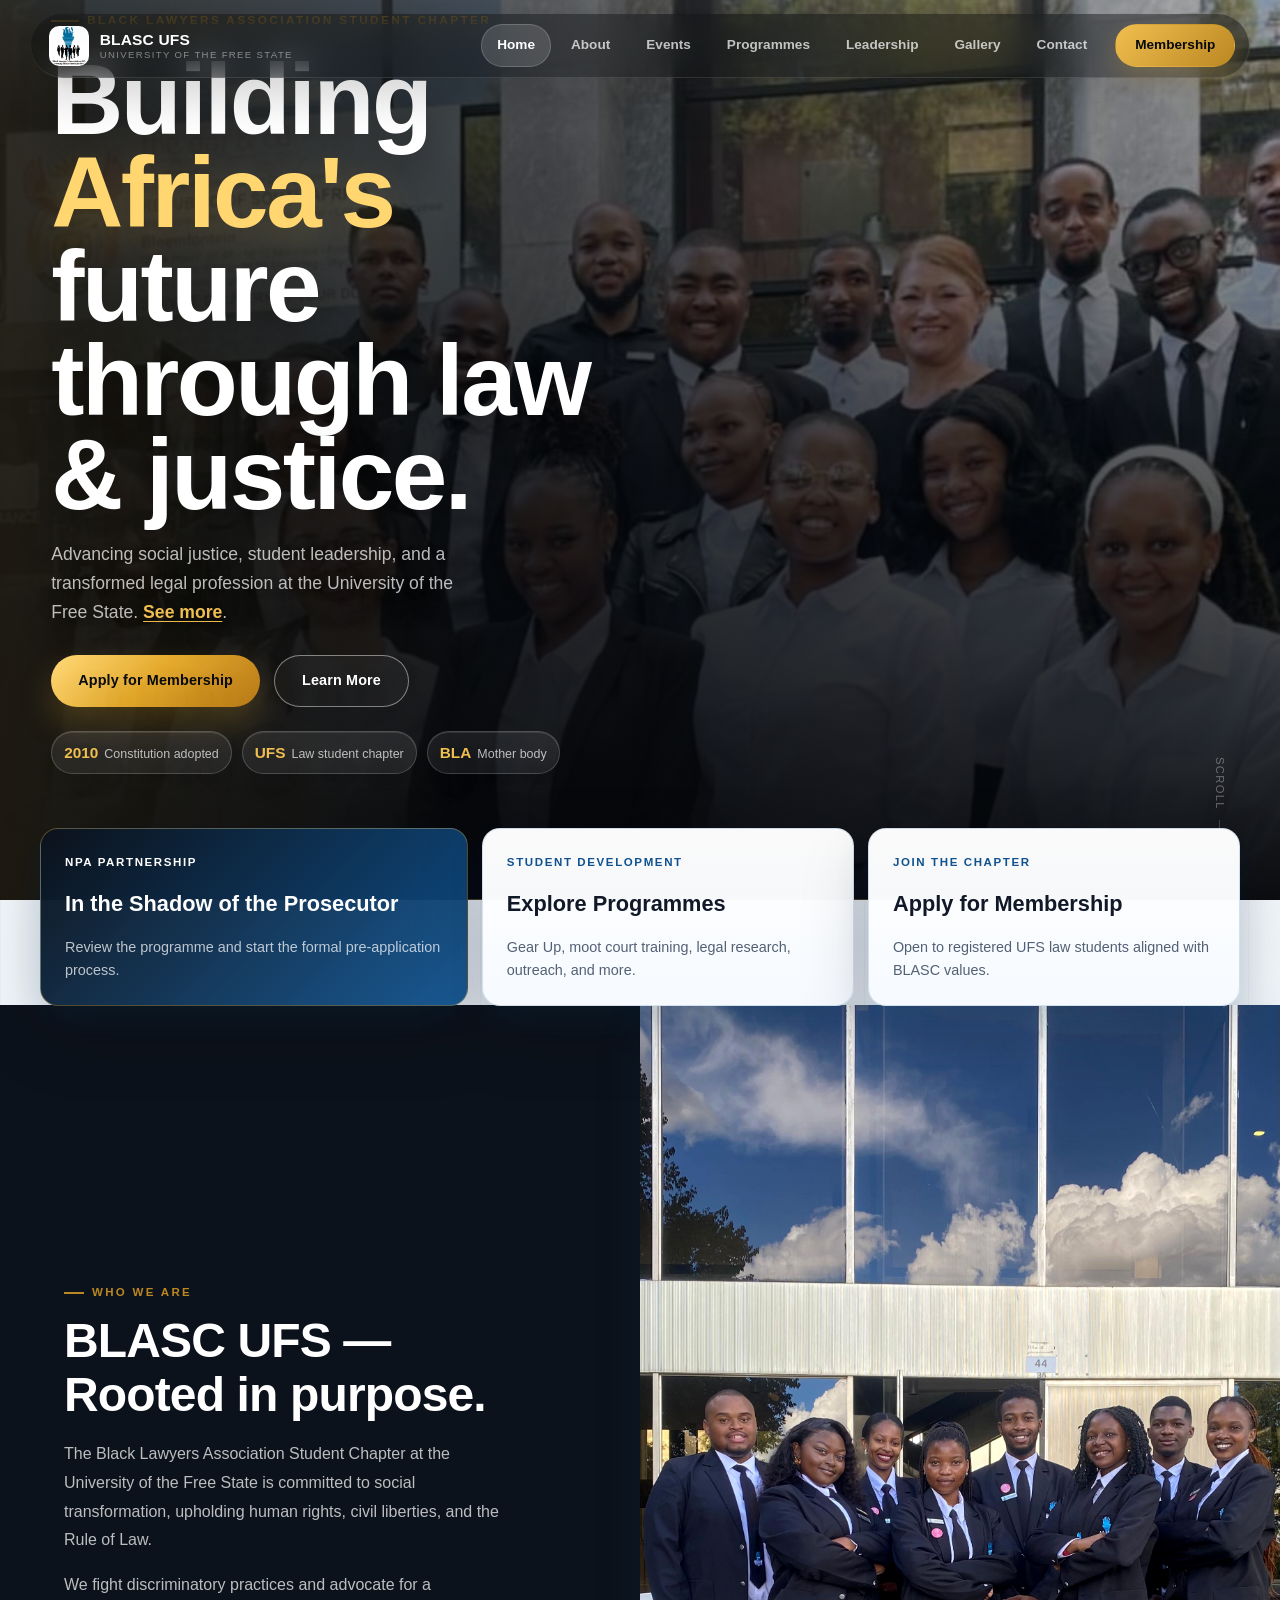
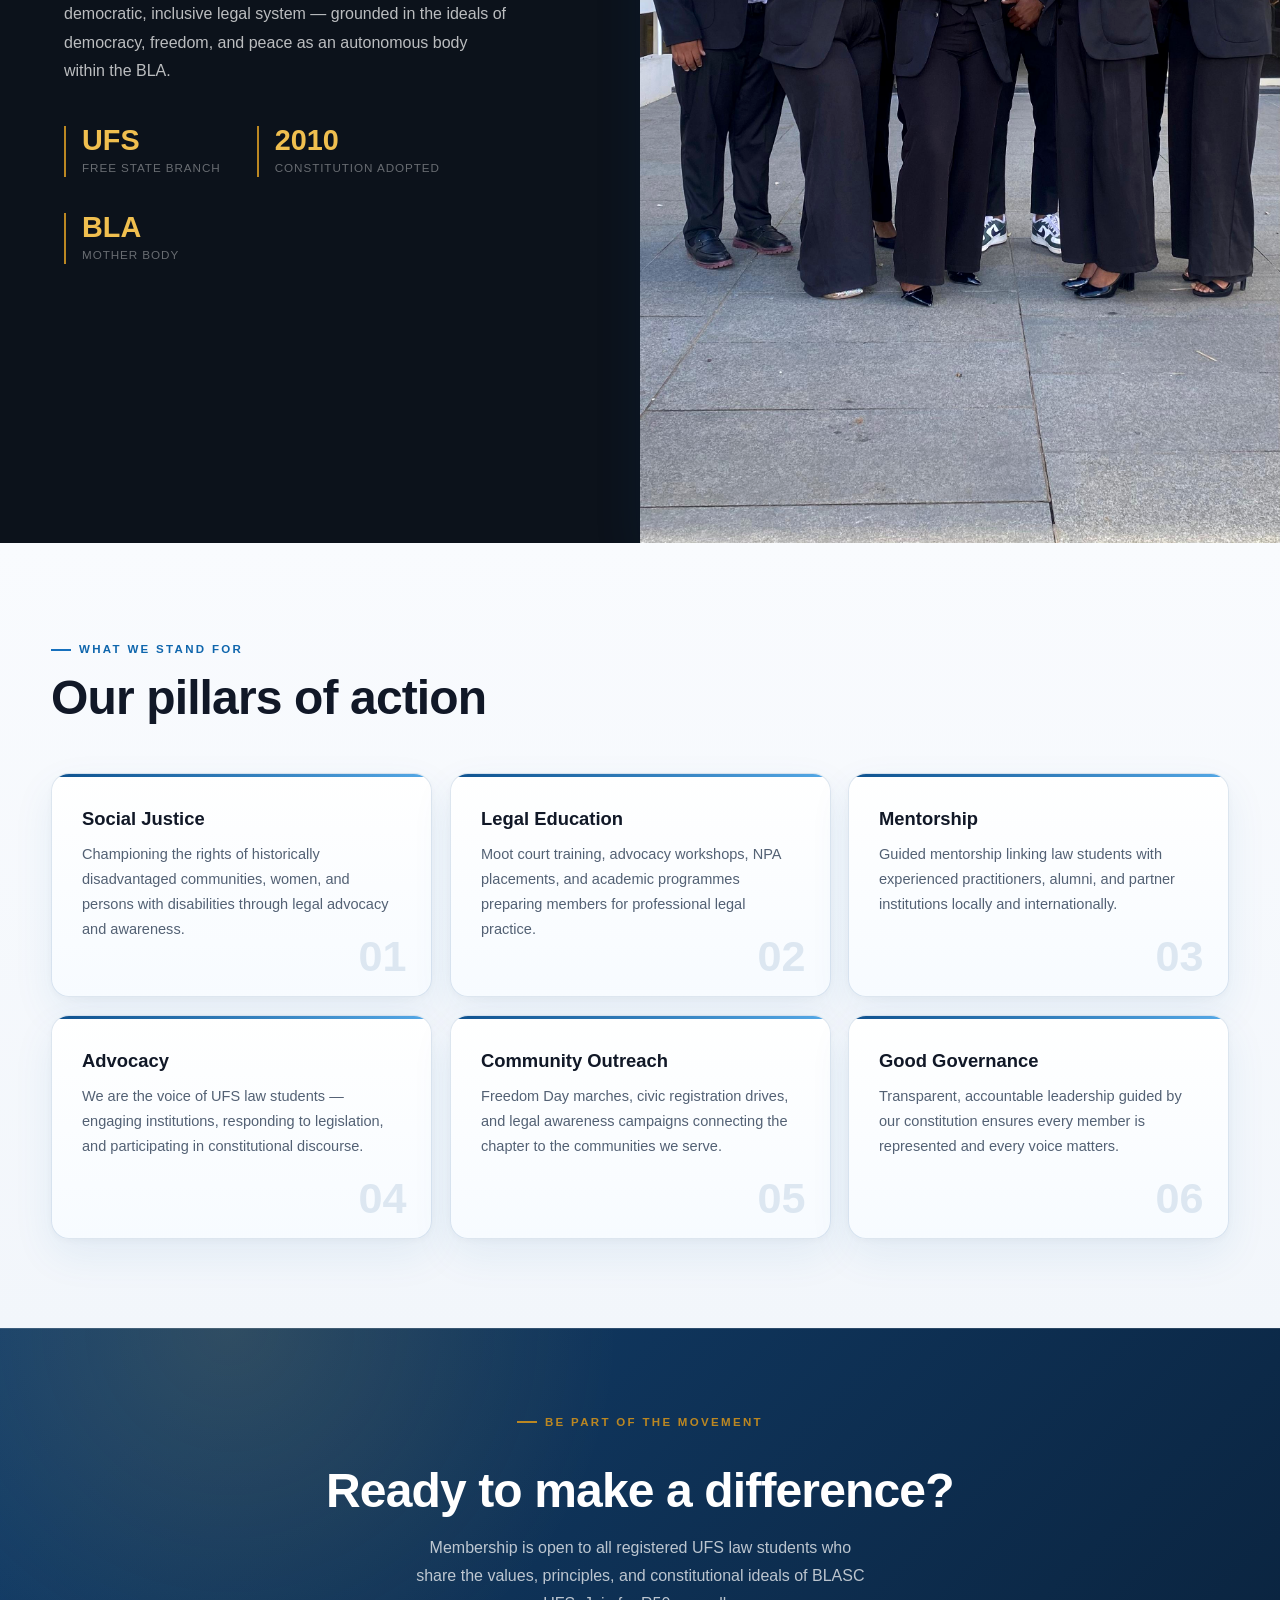
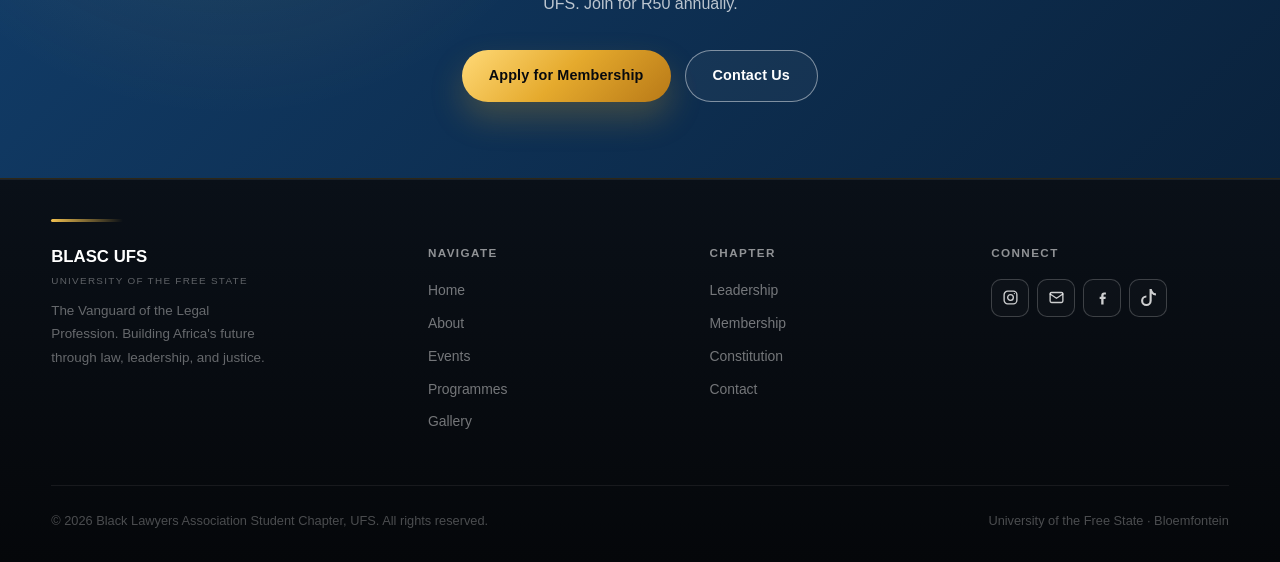
==== index.html @ 200fbbc6 "fixes" ====
<!DOCTYPE html>
<html lang="en">
<head>
  <meta charset="UTF-8"/>
  <meta name="viewport" content="width=device-width, initial-scale=1.0"/>
  <title>BLASC UFS | Black Lawyers Association Student Chapter at UFS</title>
  <meta name="description" content="BLASC UFS is the Black Lawyers Association Student Chapter at the University of the Free State in Bloemfontein, offering law student leadership, programmes, events, and membership."/>
  <link rel="canonical" href="https://blascufs.co.za/"/>

  <link rel="icon" type="image/x-icon" href="assets/favicon/favicon.ico">
  <link rel="icon" type="image/png" sizes="32x32" href="assets/favicon/favicon-32x32.png">
  <link rel="icon" type="image/png" sizes="16x16" href="assets/favicon/favicon-16x16.png">
  <link rel="apple-touch-icon" href="assets/favicon/apple-touch-icon.png">
<link rel="stylesheet" href="assets/style.css?v=20260506-senior-pass"/>
  <script type="application/ld+json">
  {
    "@context": "https://schema.org",
    "@graph": [
      {
        "@type": "Organization",
        "name": "BLASC UFS",
        "alternateName": "Black Lawyers Association Student Chapter, University of the Free State",
        "url": "https://blascufs.co.za/",
        "logo": "https://blascufs.co.za/assets/images/logo.jpeg",
        "sameAs": [
          "https://instagram.com/ufs_blasc",
          "https://www.facebook.com/share/1Czmz11UWm/?mibextid=wwXIfr",
          "https://www.tiktok.com/@ufs_blasc"
        ],
        "address": {
          "@type": "PostalAddress",
          "addressLocality": "Bloemfontein",
          "addressCountry": "ZA"
        }
      },
      {
        "@type": "WebSite",
        "name": "BLASC UFS",
        "url": "https://blascufs.co.za/"
      }
    ]
  }
  </script>
  <script>
    window.BLASC_GA_MEASUREMENT_ID = "G-XXXXXXXXXX";
    (function () {
      var id = window.BLASC_GA_MEASUREMENT_ID;
      if (!id || id === "G-XXXXXXXXXX") return;
      var s = document.createElement("script");
      s.async = true;
      s.src = "https://www.googletagmanager.com/gtag/js?id=" + encodeURIComponent(id);
      document.head.appendChild(s);
      window.dataLayer = window.dataLayer || [];
      function gtag() { window.dataLayer.push(arguments); }
      window.gtag = gtag;
      gtag("js", new Date());
      gtag("config", id);
    })();
  </script>
  <style>
    body{
      font-family:-apple-system,BlinkMacSystemFont,"SF Pro Text","SF Pro Display","Helvetica Neue",Arial,sans-serif;
    }
    body .hero h1,
    body .section-title,
    body .stat-num,
    body .pillar h3,
    body .nav-name{
      font-family:-apple-system,BlinkMacSystemFont,"SF Pro Display","SF Pro Text","Helvetica Neue",Arial,sans-serif;
    }
    .hero{position:relative;height:100vh;min-height:720px;display:flex;align-items:flex-end;overflow:hidden}
    .hero-bg{position:absolute;inset:0}
    .hero-bg img{width:100%;height:100%;object-fit:cover;object-position:center 18%}
    .hero-bg::after{content:'';position:absolute;inset:0;background:linear-gradient(to top,rgba(10,12,15,.93) 0%,rgba(10,12,15,.5) 45%,rgba(10,12,15,.15) 100%)}
    .hero-content{position:relative;z-index:1;padding:clamp(40px,6vw,88px) clamp(16px,4vw,56px);max-width:900px}
    .hero-eyebrow{display:inline-flex;align-items:center;gap:8px;color:var(--gold);font-size:.74rem;font-weight:700;letter-spacing:.18em;text-transform:uppercase;margin-bottom:22px}
    .hero-eyebrow::before{content:'';width:28px;height:2px;background:var(--gold)}
    .hero h1{font-family:-apple-system,BlinkMacSystemFont,"SF Pro Text","SF Pro Display","Helvetica Neue",Arial,sans-serif;font-size:clamp(2.4rem,6vw,6rem);line-height:1;color:#fff;font-weight:900;margin-bottom:18px}
    .hero h1 em{color:var(--gold-light);font-style:normal}
    .hero-desc{color:rgba(255,255,255,.72);font-size:clamp(.95rem,1.6vw,1.1rem);line-height:1.65;max-width:42ch;margin-bottom:28px}
    .hero-desc a{color:var(--gold-light);font-weight:700;text-decoration:underline;text-underline-offset:3px}
    .hero-desc a:hover{color:#f1c86a}
    .hero-btns{display:flex;gap:14px;flex-wrap:wrap}
    .hero-scroll{position:absolute;bottom:30px;right:clamp(16px,4vw,56px);z-index:1;color:rgba(255,255,255,.35);font-size:.7rem;letter-spacing:.12em;text-transform:uppercase;writing-mode:vertical-rl;display:flex;align-items:center;gap:10px}
    .hero-scroll::after{content:'';width:1px;height:50px;background:rgba(255,255,255,.2)}
    .about-split{display:grid;grid-template-columns:1fr 1fr;min-height:540px}
    .about-text{background:var(--off-black);padding:clamp(48px,6vw,88px) clamp(32px,5vw,72px);display:flex;flex-direction:column;justify-content:center}
    .about-text .bp{color:rgba(255,255,255,.6);line-height:1.8;margin-bottom:16px;max-width:50ch}
    .about-stats{display:flex;gap:36px;flex-wrap:wrap;margin-top:24px}
    .stat{border-left:2px solid var(--gold);padding-left:16px}
    .stat-num{font-family:-apple-system,BlinkMacSystemFont,"SF Pro Text","SF Pro Display","Helvetica Neue",Arial,sans-serif;font-size:1.8rem;font-weight:900;color:var(--gold-light);line-height:1}
    .stat-label{font-size:.73rem;color:rgba(255,255,255,.38);text-transform:uppercase;letter-spacing:.08em;margin-top:3px}
    .about-img{overflow:hidden}
    .about-img img{width:100%;height:100%;object-fit:cover}
    .pillars{background:var(--off-white)}
    .pillars-grid{display:grid;grid-template-columns:repeat(3,1fr);gap:18px;margin-top:48px}
    .pillar{background:#fff;border:1px solid var(--border);border-radius:var(--radius-lg);padding:30px;position:relative;overflow:hidden;transition:transform .3s,box-shadow .3s}
    .pillar:hover{transform:translateY(-4px);box-shadow:0 16px 36px rgba(21,101,168,.1)}
    .pillar::before{content:'';position:absolute;top:0;left:0;right:0;height:3px;background:linear-gradient(90deg,var(--blue),var(--blue-light))}
    .pillar h3{font-family:-apple-system,BlinkMacSystemFont,"SF Pro Text","SF Pro Display","Helvetica Neue",Arial,sans-serif;font-size:1.15rem;font-weight:700;margin-bottom:8px;color:var(--ink)}
    .pillar p{color:var(--muted);font-size:.91rem;line-height:1.7}
    .cta-band{background:linear-gradient(135deg,var(--blue) 0%,#0d3d6e 100%);padding:clamp(56px,6vw,80px) clamp(16px,4vw,56px);text-align:center}
    .cta-band h2{color:#fff;margin-bottom:16px}
    .cta-band p{color:rgba(255,255,255,.65);max-width:52ch;margin:0 auto 32px;line-height:1.75}
    .cta-btns{display:flex;gap:14px;justify-content:center;flex-wrap:wrap}
    @media(max-width:900px){.about-split{grid-template-columns:1fr}.about-img{height:360px}.pillars-grid{grid-template-columns:1fr 1fr}}
    @media(max-width:768px){
      .hero{min-height:640px}
      .hero-eyebrow{display:none}
      .hero h1{font-size:clamp(1.75rem,7vw,2.35rem);line-height:1.02;margin-bottom:12px}
      .hero-content{padding-top:clamp(16px,4.5vw,32px);padding-bottom:clamp(24px,6vw,40px)}
      .hero-desc{font-size:.92rem;max-width:34ch;margin-bottom:18px;line-height:1.52}
    }
    @media(max-width:600px){
      .hero{min-height:620px}
      .hero-content{padding-left:20px;padding-right:20px}
      .pillars-grid{grid-template-columns:1fr}
    }
    @media(max-width:420px){
      .hero{min-height:600px}
      .hero h1{font-size:clamp(1.55rem,7vw,1.95rem)}
      .hero-desc{font-size:.86rem;max-width:31ch}
    }
  </style>
</head>
<body>
<a class="skip-link" href="#main-content">Skip to content</a>
<nav class="nav" id="navbar">
  <a class="nav-brand" href="index.html">
    <img class="nav-logo" src="assets/images/logo.jpeg" alt="BLASC UFS"/>
    <div class="nav-name">BLASC UFS <span>University of the Free State</span></div>
  </a>
  <div class="nav-links">
    <a href="index.html" class="active">Home</a>
    <a href="about.html">About</a>
    <a href="events.html">Events</a>
    <a href="programmes.html">Programmes</a>
    <a href="leadership.html">Leadership</a>
    <a href="gallery.html">Gallery</a>
    <a href="contact.html">Contact</a>
    <a href="membership.html" class="nav-cta">Membership</a>
  </div>
  <button class="hamburger" id="hamburger" type="button" aria-label="Open menu" aria-controls="mobileMenu" aria-expanded="false"><span></span><span></span><span></span></button>
</nav>
<div class="mobile-menu" id="mobileMenu" aria-label="Mobile navigation">
  <a href="index.html">Home</a><a href="about.html">About</a><a href="events.html">Events</a>
  <a href="programmes.html">Programmes</a><a href="leadership.html">Leadership</a>
  <a href="gallery.html">Gallery</a><a href="contact.html">Contact</a>
  <a href="membership.html" class="m-cta">Membership →</a>
</div>

<section class="hero" id="main-content">
  <div class="hero-bg"><img src="assets/images/homepage-hero.jpeg" alt="BLASC UFS at Department of Justice"/></div>
  <div class="hero-content">
    <p class="hero-eyebrow">Black Lawyers Association Student Chapter</p>
    <h1>Building <em>Africa's</em> future<br/>through law &amp; justice.</h1>
    <p class="hero-desc">Advancing social justice, student leadership, and a transformed legal profession at the University of the Free State. <a href="about.html">See more</a>.</p>
    <div class="hero-btns">
      <a href="membership.html" class="btn btn-gold">Apply for Membership</a>
      <a href="about.html" class="btn btn-outline-white">Learn More</a>
    </div>
    <div class="hero-proof" aria-label="BLASC UFS chapter highlights">
      <span><strong>2010</strong> Constitution adopted</span>
      <span><strong>UFS</strong> Law student chapter</span>
      <span><strong>BLA</strong> Mother body</span>
    </div>
  </div>
  <div class="hero-scroll">Scroll</div>
</section>

<section class="home-actions" aria-label="Primary BLASC UFS actions">
  <a class="home-action home-action-featured" href="npa-shadowing.html">
    <span>NPA Partnership</span>
    <strong>In the Shadow of the Prosecutor</strong>
    <em>Review the programme and start the formal pre-application process.</em>
  </a>
  <a class="home-action" href="programmes.html">
    <span>Student Development</span>
    <strong>Explore Programmes</strong>
    <em>Gear Up, moot court training, legal research, outreach, and more.</em>
  </a>
  <a class="home-action" href="membership.html">
    <span>Join the Chapter</span>
    <strong>Apply for Membership</strong>
    <em>Open to registered UFS law students aligned with BLASC values.</em>
  </a>
</section>

<div class="about-split">
  <div class="about-text">
    <p class="section-label gold fade-up">Who We Are</p>
    <h2 class="section-title light fade-up">BLASC UFS —<br/>Rooted in purpose.</h2>
    <p class="bp fade-up">The Black Lawyers Association Student Chapter at the University of the Free State is committed to social transformation, upholding human rights, civil liberties, and the Rule of Law.</p>
    <p class="bp fade-up">We fight discriminatory practices and advocate for a democratic, inclusive legal system — grounded in the ideals of democracy, freedom, and peace as an autonomous body within the BLA.</p>
    <div class="about-stats fade-up">
      <div class="stat"><div class="stat-num">UFS</div><div class="stat-label">Free State Branch</div></div>
      <div class="stat"><div class="stat-num">2010</div><div class="stat-label">Constitution Adopted</div></div>
      <div class="stat"><div class="stat-num">BLA</div><div class="stat-label">Mother Body</div></div>
    </div>
  </div>
  <div class="about-img fade-up">
    <img src="assets/images/bec-outside-smile.jpeg" alt="BLASC UFS Branch Executive Committee"/>
  </div>
</div>

<section class="pillars section">
  <div class="section-inner">
    <p class="section-label fade-up">What We Stand For</p>
    <h2 class="section-title fade-up">Our pillars of action</h2>
    <div class="pillars-grid">
      <div class="pillar fade-up"><h3>Social Justice</h3><p>Championing the rights of historically disadvantaged communities, women, and persons with disabilities through legal advocacy and awareness.</p></div>
      <div class="pillar fade-up"><h3>Legal Education</h3><p>Moot court training, advocacy workshops, NPA placements, and academic programmes preparing members for professional legal practice.</p></div>
      <div class="pillar fade-up"><h3>Mentorship</h3><p>Guided mentorship linking law students with experienced practitioners, alumni, and partner institutions locally and internationally.</p></div>
      <div class="pillar fade-up"><h3>Advocacy</h3><p>We are the voice of UFS law students — engaging institutions, responding to legislation, and participating in constitutional discourse.</p></div>
      <div class="pillar fade-up"><h3>Community Outreach</h3><p>Freedom Day marches, civic registration drives, and legal awareness campaigns connecting the chapter to the communities we serve.</p></div>
      <div class="pillar fade-up"><h3>Good Governance</h3><p>Transparent, accountable leadership guided by our constitution ensures every member is represented and every voice matters.</p></div>
    </div>
  </div>
</section>

<section class="cta-band">
  <div class="section-inner">
    <p class="section-label gold text-center fade-up" style="justify-content:center">Be Part of the Movement</p>
    <h2 class="section-title light text-center fade-up">Ready to make a difference?</h2>
    <p class="fade-up">Membership is open to all registered UFS law students who share the values, principles, and constitutional ideals of BLASC UFS. Join for R50 annually.</p>
    <div class="cta-btns fade-up">
      <a href="membership.html" class="btn btn-gold">Apply for Membership</a>
      <a href="contact.html" class="btn btn-outline-white">Contact Us</a>
    </div>
  </div>
</section>

<footer class="site-footer">
  <div class="footer-grid">
    <div class="footer-brand">
      <div class="footer-brand-name">BLASC UFS <span class="footer-brand-sub">University of the Free State</span></div>
      <p>The Vanguard of the Legal Profession. Building Africa's future through law, leadership, and justice.</p>
    </div>
    <div class="footer-col"><h4>Navigate</h4><a href="index.html">Home</a><a href="about.html">About</a><a href="events.html">Events</a><a href="programmes.html">Programmes</a><a href="gallery.html">Gallery</a></div>
    <div class="footer-col"><h4>Chapter</h4><a href="leadership.html">Leadership</a><a href="membership.html">Membership</a><a href="constitution.html">Constitution</a><a href="contact.html">Contact</a></div>
    <div class="footer-col">
      <h4>Connect</h4>
      <div class="footer-social" aria-label="Social media links">
        <a class="social-link" href="https://instagram.com/ufs_blasc" target="_blank" rel="noopener noreferrer" aria-label="Instagram" title="Instagram">
          <svg class="social-icon" viewBox="0 0 24 24" aria-hidden="true"><rect x="3" y="3" width="18" height="18" rx="5" ry="5"></rect><circle cx="12" cy="12" r="4"></circle><line x1="17.5" y1="6.5" x2="17.51" y2="6.5"></line></svg>
        </a>
        <a class="social-link" href="mailto:Blascu@gmail.com" aria-label="Email" title="Email">
          <svg class="social-icon" viewBox="0 0 24 24" aria-hidden="true"><rect x="3" y="5" width="18" height="14" rx="2"></rect><path d="M3 7l9 6 9-6"></path></svg>
        </a>
        <a class="social-link" href="https://www.facebook.com/share/1Czmz11UWm/?mibextid=wwXIfr" target="_blank" rel="noopener noreferrer" aria-label="Facebook" title="Facebook">
          <svg class="social-icon-fill" viewBox="0 0 24 24"><path d="M13.5 22v-8h2.7l.4-3h-3.1V9.2c0-.9.3-1.5 1.6-1.5h1.7V5.1c-.3 0-1.3-.1-2.5-.1-2.4 0-4.1 1.5-4.1 4.2V11H8v3h2.2v8h3.3z"/></svg>
        </a>
        <span class="social-link social-link--pending" aria-hidden="true" title="Add LinkedIn link">
          <svg class="social-icon-fill" viewBox="0 0 24 24"><path d="M6.9 8.8a1.9 1.9 0 1 1 0-3.8 1.9 1.9 0 0 1 0 3.8zM5.3 19.2h3.2V10H5.3v9.2zM10.4 10h3v1.3h.1c.4-.8 1.4-1.6 2.9-1.6 3.1 0 3.6 2 3.6 4.7v4.8h-3.2v-4.3c0-1 0-2.4-1.5-2.4s-1.7 1.1-1.7 2.3v4.4h-3.2V10z"/></svg>
        </span>
        <a class="social-link" href="https://www.tiktok.com/@ufs_blasc" target="_blank" rel="noopener noreferrer" aria-label="TikTok" title="TikTok">
          <svg class="social-icon-fill" viewBox="0 0 16 16"><path d="M9 0h1.98c.144.715.54 1.617 1.235 2.512C12.895 3.389 13.797 4 15 4v2c-1.753 0-3.07-.814-4-1.829V11a5 5 0 1 1-5-5v2a3 3 0 1 0 3 3z"/></svg>
        </a>
      </div>
    </div>
  </div>
  <div class="footer-bottom">
    <span>© 2026 Black Lawyers Association Student Chapter, UFS. All rights reserved.</span>
    <span>University of the Free State · Bloemfontein</span>
  </div>
</footer>
<script src="assets/main.js?v=20260506-senior-pass"></script>
</body>
</html>
---- assets/style.css ----
/* ═══════════════════════════════════════════
   BLASC – Black Lawyers Association Student Chapter
   Shared Stylesheet
   ═══════════════════════════════════════════ */

:root {
  --black:       #0a0c0f;
  --off-black:   #111418;
  --ink:         #1a1e24;
  --blue:        #1565a8;
  --blue-mid:    #1d7fd4;
  --blue-light:  #4ba3e3;
  --blue-pale:   #ddeefa;
  --gold:        #c4962a;
  --gold-light:  #e8b84b;
  --white:       #ffffff;
  --off-white:   #f8f9fb;
  --surface:     #ffffff;
  --surface-soft:#f4f7fb;
  --muted:       #5a6475;
  --grey:        #8a95a0;
  --border:      #dfe7f0;
  --ease:        cubic-bezier(0.22, 1, 0.36, 1);
  --shadow-sm:   0 4px 14px rgba(10, 12, 15, 0.06);
  --shadow-md:   0 14px 34px rgba(10, 12, 15, 0.09);
  --shadow-lg:   0 24px 58px rgba(10, 12, 15, 0.14);
  --ring:        rgba(29,127,212,0.18);
  --radius-sm:   10px;
  --radius-md:   16px;
  --radius-lg:   24px;
}

/* ── RESET ── */
*, *::before, *::after { box-sizing: border-box; margin: 0; padding: 0; }
html { scroll-behavior: smooth; font-size: 16px; overflow-x: hidden; }
body {
  font-family:-apple-system,BlinkMacSystemFont,"SF Pro Text","SF Pro Display","Helvetica Neue",Arial,sans-serif;
  color: var(--ink);
  background:
    linear-gradient(180deg, #ffffff 0%, #f7f9fc 44%, #ffffff 100%);
  line-height: 1.65;
  overflow-x: hidden;
  text-rendering: optimizeLegibility;
  -webkit-font-smoothing: antialiased;
}
body.no-scroll { overflow: hidden; }
a { color: inherit; text-decoration: none; }
img { display: block; max-width: 100%; }
button { font-family: inherit; cursor: pointer; border: none; background: none; }
ul, ol { list-style: none; }
h1, h2, h3, h4, p, a, span, label { overflow-wrap: break-word; }
::selection { background: rgba(196,150,42,0.24); color: var(--ink); }

.skip-link {
  position: fixed;
  top: 12px;
  left: 12px;
  z-index: 1200;
  transform: translateY(-150%);
  background: var(--gold-light);
  color: var(--black);
  border-radius: 999px;
  padding: 10px 16px;
  font-size: 0.82rem;
  font-weight: 800;
  box-shadow: var(--shadow-md);
  transition: transform 0.2s var(--ease);
}
.skip-link:focus-visible {
  transform: translateY(0);
  outline: 3px solid rgba(255,255,255,0.82);
  outline-offset: 3px;
}
:focus-visible {
  outline: 3px solid rgba(232,184,75,0.72);
  outline-offset: 3px;
}

/* ── NAVIGATION ── */
.nav {
  position: fixed;
  top: 0; left: 0; right: 0;
  z-index: 900;
  height: 76px;
  padding: 0 clamp(16px, 4vw, 56px);
  display: flex;
  align-items: center;
  justify-content: space-between;
  border-bottom: 1px solid rgba(255,255,255,0);
  transition: background 0.35s, box-shadow 0.35s, border-color 0.35s;
}
.nav.scrolled,
.nav.dark {
  background: rgba(10, 12, 15, 0.93);
  backdrop-filter: blur(16px);
  border-color: rgba(255,255,255,0.08);
  box-shadow: 0 18px 38px rgba(0,0,0,0.16);
}
.nav-brand {
  display: flex;
  align-items: center;
  gap: 11px;
  text-decoration: none;
}
.nav-logo {
  width: 38px;
  height: 38px;
  border-radius: 10px;
  object-fit: contain;
  background: #fff;
  flex-shrink: 0;
  border: 1px solid rgba(255,255,255,0.18);
  box-shadow: 0 8px 18px rgba(0,0,0,0.18);
}
.nav-name {
  font-family:-apple-system,BlinkMacSystemFont,"SF Pro Text","SF Pro Display","Helvetica Neue",Arial,sans-serif;
  font-size: 0.97rem;
  font-weight: 700;
  color: #fff;
  line-height: 1.15;
}
.nav-name span {
  display: block;
  font-family:-apple-system,BlinkMacSystemFont,"SF Pro Text","SF Pro Display","Helvetica Neue",Arial,sans-serif;
  font-size: 0.6rem;
  font-weight: 500;
  letter-spacing: 0.14em;
  text-transform: uppercase;
  color: rgba(255,255,255,0.45);
  margin-top: 1px;
}
.nav-links {
  display: flex;
  align-items: center;
  gap: 4px;
}
.nav-links a {
  color: rgba(255,255,255,0.72);
  font-size: 0.85rem;
  font-weight: 500;
  padding: 8px 14px;
  border: 1px solid transparent;
  border-radius: 999px;
  transition: color 0.2s, background 0.2s, border-color 0.2s;
}
.nav-links a:hover,
.nav-links a.active {
  color: #fff;
  background: rgba(255,255,255,0.1);
  border-color: rgba(255,255,255,0.1);
}
.nav-links a.nav-cta {
  background: linear-gradient(135deg, var(--gold-light), var(--gold));
  color: var(--black) !important;
  font-weight: 700;
  padding: 9px 19px;
  border-radius: 999px;
  margin-left: 8px;
  box-shadow: 0 12px 24px rgba(196,150,42,0.25);
}
.nav-links a.nav-cta:hover {
  background: var(--gold-light);
}
.hamburger {
  display: none;
  flex-direction: column;
  gap: 5px;
  padding: 9px;
  border-radius: 12px;
  border: 1px solid rgba(255,255,255,0.2);
  background: rgba(255,255,255,0.06);
}
.hamburger span {
  width: 22px;
  height: 2px;
  background: #fff;
  border-radius: 2px;
  transition: transform 0.3s, opacity 0.3s;
  display: block;
}
.hamburger.open span:nth-child(1) { transform: translateY(7px) rotate(45deg); }
.hamburger.open span:nth-child(2) { opacity: 0; }
.hamburger.open span:nth-child(3) { transform: translateY(-7px) rotate(-45deg); }

/* ── MOBILE MENU ── */
.mobile-menu {
  position: fixed;
  inset: 0;
  z-index: 899;
  background:
    radial-gradient(circle at top right, rgba(21,101,168,0.25), transparent 36%),
    var(--black);
  display: flex;
  flex-direction: column;
  padding: 96px 32px 40px;
  transform: translateX(100%);
  transition: transform 0.4s var(--ease);
}
.mobile-menu.open { transform: translateX(0); }
.mobile-menu a {
  color: #fff;
  font-size: 1.4rem;
  font-weight: 600;
  padding: 14px 0;
  border-bottom: 1px solid rgba(255,255,255,0.08);
  display: block;
  transition: color 0.2s;
}
.mobile-menu a:hover { color: var(--gold-light); }
.mobile-menu .m-cta {
  margin-top: 24px;
  background: linear-gradient(135deg, var(--gold-light), var(--gold));
  color: var(--black) !important;
  text-align: center;
  padding: 15px;
  border-radius: 16px;
  font-weight: 700;
  border-bottom: none !important;
}

/* ── INNER PAGE HERO (used on sub-pages) ── */
.page-hero {
  position: relative;
  height: 44vh;
  min-height: 340px;
  display: flex;
  align-items: flex-end;
  overflow: hidden;
  background: var(--off-black);
  isolation: isolate;
}
.page-hero-bg {
  position: absolute;
  inset: 0;
}
.page-hero-bg:not(:has(img)) {
  background:
    linear-gradient(135deg, rgba(21,101,168,0.18), transparent 34%),
    radial-gradient(circle at 78% 16%, rgba(232,184,75,0.14), transparent 26%),
    var(--off-black) !important;
}
.page-hero-bg img {
  width: 100%;
  height: 100%;
  object-fit: cover;
  object-position: center 18%;
  opacity: 0.82;
  filter: brightness(1.02) saturate(0.98) contrast(1.06);
}
.page-hero-bg::after {
  content: '';
  position: absolute;
  inset: 0;
  background:
    linear-gradient(90deg, rgba(8,10,13,0.9) 0%, rgba(8,10,13,0.58) 48%, rgba(8,10,13,0.22) 100%),
    linear-gradient(to top, rgba(8,10,13,0.76), rgba(8,10,13,0.06));
}
.page-hero-content {
  position: relative;
  z-index: 1;
  padding: clamp(38px,5vw,68px) clamp(16px,4vw,56px);
  width: min(100%, 760px);
  max-width: 760px;
  text-shadow: 0 16px 34px rgba(0,0,0,0.32);
}
.eyebrow {
  display: inline-flex;
  align-items: center;
  gap: 8px;
  color: var(--gold);
  font-size: 0.73rem;
  font-weight: 700;
  letter-spacing: 0.16em;
  text-transform: uppercase;
  margin-bottom: 12px;
}
.eyebrow::before {
  content: '';
  width: 22px;
  height: 2px;
  background: var(--gold);
}
.page-hero-content h1 {
  font-family:-apple-system,BlinkMacSystemFont,"SF Pro Text","SF Pro Display","Helvetica Neue",Arial,sans-serif;
  font-size: clamp(2rem, 5vw, 3.6rem);
  font-weight: 900;
  color: rgba(255,255,255,0.78);
  line-height: 1.08;
  margin-bottom: 14px;
}
.page-hero-content p {
  color: rgba(255,255,255,0.76);
  font-size: clamp(0.9rem, 1.5vw, 1.05rem);
  max-width: 58ch;
  line-height: 1.75;
}

/* ── SECTION LAYOUT ── */
.section { padding: clamp(64px, 7vw, 110px) clamp(16px, 4vw, 56px); }
.section-inner { width: min(100%, 1200px); max-width: 1200px; margin: 0 auto; }
.section-label {
  display: inline-flex;
  align-items: center;
  gap: 8px;
  color: var(--blue-mid);
  font-size: 0.72rem;
  font-weight: 700;
  letter-spacing: 0.16em;
  text-transform: uppercase;
  margin-bottom: 12px;
}
.section-label::before {
  content: '';
  width: 20px;
  height: 2px;
  background: var(--blue-mid);
}
.section-label.gold { color: var(--gold); }
.section-label.gold::before { background: var(--gold); }
h2.section-title {
  font-family:-apple-system,BlinkMacSystemFont,"SF Pro Text","SF Pro Display","Helvetica Neue",Arial,sans-serif;
  font-size: clamp(1.8rem, 4vw, 3rem);
  font-weight: 900;
  line-height: 1.12;
  color: var(--ink);
  margin-bottom: 18px;
}
h2.section-title.light { color: #fff; }
.section-body {
  color: var(--muted);
  font-size: 1rem;
  line-height: 1.8;
  max-width: 64ch;
}

/* ── BUTTONS ── */
.btn {
  display: inline-flex;
  align-items: center;
  justify-content: center;
  gap: 8px;
  font-family: inherit;
  font-weight: 700;
  font-size: 0.9rem;
  min-height: 46px;
  padding: 13px 27px;
  border-radius: 999px;
  border: none;
  cursor: pointer;
  box-shadow: 0 10px 24px rgba(10,12,15,0.08);
  transition: transform 0.22s, filter 0.22s, background 0.22s, box-shadow 0.22s, border-color 0.22s;
  text-decoration: none;
}
.btn:hover { transform: translateY(-2px); filter: brightness(1.06); box-shadow: 0 16px 30px rgba(10,12,15,0.13); }
.btn:focus-visible,
.nav-links a:focus-visible,
.hamburger:focus-visible,
.mobile-menu a:focus-visible {
  outline: 3px solid rgba(232,184,75,0.32);
  outline-offset: 3px;
}
.btn-gold { background: linear-gradient(135deg, var(--gold-light), var(--gold)); color: var(--black); }
.btn-blue { background: linear-gradient(135deg, var(--blue-mid), var(--blue)); color: #fff; }
.btn-white { background: #fff; color: var(--ink); }
.btn-outline-white {
  background: transparent;
  color: #fff;
  border: 1.5px solid rgba(255,255,255,0.45);
  filter: none;
  box-shadow: none;
}
.btn-outline-white:hover { background: rgba(255,255,255,0.1); filter: none; transform: translateY(-2px); }
.btn-outline-dark {
  background: transparent;
  color: var(--ink);
  border: 1.5px solid var(--border);
  filter: none;
  box-shadow: none;
}
.btn-outline-dark:hover { border-color: rgba(21,101,168,0.42); background: #fff; filter: none; transform: translateY(-2px); }

/* ── CARDS ── */
.card {
  background: var(--white);
  border: 1px solid var(--border);
  border-radius: var(--radius-lg);
  overflow: hidden;
  box-shadow: var(--shadow-sm);
  transition: transform 0.3s, box-shadow 0.3s, border-color 0.3s;
}
.card:hover {
  transform: translateY(-4px);
  box-shadow: var(--shadow-lg);
  border-color: rgba(21,101,168,0.22);
}
.card-img {
  overflow: hidden;
}
.card-img img {
  width: 100%;
  height: 100%;
  object-fit: cover;
  transition: transform 0.5s;
}
.card:hover .card-img img { transform: scale(1.05); }
.card-body { padding: 22px 24px 26px; }
.card-tag {
  display: inline-block;
  background: var(--blue-pale);
  color: var(--blue);
  font-size: 0.7rem;
  font-weight: 700;
  letter-spacing: 0.09em;
  text-transform: uppercase;
  padding: 4px 11px;
  border-radius: 999px;
  margin-bottom: 10px;
}
.card-body h3 {
  font-family:-apple-system,BlinkMacSystemFont,"SF Pro Text","SF Pro Display","Helvetica Neue",Arial,sans-serif;
  font-size: 1.1rem;
  font-weight: 700;
  color: var(--ink);
  margin-bottom: 8px;
  line-height: 1.35;
}
.card-body p {
  color: var(--muted);
  font-size: 0.91rem;
  line-height: 1.7;
}

/* ── FORMS ── */
.form-grid { display: grid; grid-template-columns: 1fr 1fr; gap: 14px; }
.field { display: grid; gap: 7px; margin-bottom: 16px; }
.field label {
  font-size: 0.82rem;
  font-weight: 700;
  color: var(--ink);
}
.field input,
.field select,
.field textarea {
  width: 100%;
  border: 1px solid #d6e0eb;
  border-radius: 12px;
  padding: 12px 14px;
  font: inherit;
  font-size: 0.93rem;
  color: var(--ink);
  background: var(--white);
  box-shadow: inset 0 1px 0 rgba(255,255,255,0.72);
  transition: border-color 0.2s, box-shadow 0.2s, background 0.2s;
}
.field select {
  -webkit-appearance: none;
  -moz-appearance: none;
  appearance: none;
  padding-right: 42px;
  background-image:
    linear-gradient(45deg, transparent 50%, var(--blue-mid) 50%),
    linear-gradient(135deg, var(--blue-mid) 50%, transparent 50%),
    linear-gradient(to right, #d6e0eb, #d6e0eb);
  background-position:
    calc(100% - 18px) calc(50% - 2px),
    calc(100% - 12px) calc(50% - 2px),
    calc(100% - 34px) 50%;
  background-size:
    6px 6px,
    6px 6px,
    1px 20px;
  background-repeat: no-repeat;
}
.field select:hover {
  border-color: #b9cada;
  background-color: #fcfdff;
}
.field textarea { min-height: 120px; resize: vertical; }
.field input:focus,
.field select:focus,
.field textarea:focus {
  outline: none;
  border-color: var(--blue-mid);
  box-shadow: 0 0 0 4px var(--ring), inset 0 1px 0 rgba(255,255,255,0.72);
}
.field select:focus {
  background-image:
    linear-gradient(45deg, transparent 50%, var(--blue) 50%),
    linear-gradient(135deg, var(--blue) 50%, transparent 50%),
    linear-gradient(to right, #c7d8e9, #c7d8e9);
}
.field select option {
  color: var(--ink);
  background: #ffffff;
}
.ui-select {
  position: relative;
}
.ui-select-native {
  position: absolute !important;
  left: 0 !important;
  top: 0 !important;
  width: 1px !important;
  height: 1px !important;
  opacity: 0 !important;
  pointer-events: none !important;
}
.ui-select-toggle {
  width: 100%;
  min-height: 46px;
  border: 1px solid #d6e0eb;
  border-radius: 12px;
  padding: 12px 42px 12px 14px;
  font: inherit;
  font-size: 0.93rem;
  color: var(--ink);
  text-align: left;
  background: var(--white);
  box-shadow: inset 0 1px 0 rgba(255,255,255,0.72);
  transition: border-color 0.2s, box-shadow 0.2s, background 0.2s;
  position: relative;
}
.ui-select-toggle::after {
  content: '';
  position: absolute;
  right: 14px;
  top: 50%;
  width: 8px;
  height: 8px;
  border-right: 2px solid var(--blue-mid);
  border-bottom: 2px solid var(--blue-mid);
  transform: translateY(-60%) rotate(45deg);
  transition: transform 0.25s var(--ease), border-color 0.2s;
}
.ui-select.open .ui-select-toggle::after {
  transform: translateY(-35%) rotate(-135deg);
  border-color: var(--blue);
}
.ui-select-toggle:hover {
  border-color: #b9cada;
  background: #fcfdff;
}
.ui-select-toggle:focus-visible {
  outline: none;
  border-color: var(--blue-mid);
  box-shadow: 0 0 0 4px var(--ring), inset 0 1px 0 rgba(255,255,255,0.72);
}
.ui-select-menu {
  position: absolute;
  z-index: 30;
  left: 0;
  right: 0;
  top: calc(100% + 8px);
  background: #fff;
  border: 1px solid var(--border);
  border-radius: 12px;
  box-shadow: var(--shadow-md);
  padding: 6px;
  display: grid;
  gap: 2px;
  max-height: 0;
  opacity: 0;
  overflow: hidden;
  transform: translateY(-6px);
  pointer-events: none;
  transition: max-height 0.28s var(--ease), opacity 0.22s var(--ease), transform 0.22s var(--ease);
}
.ui-select.open .ui-select-menu {
  max-height: 320px;
  opacity: 1;
  transform: translateY(0);
  pointer-events: auto;
  overflow: auto;
}
.ui-select-option {
  border: none;
  background: #fff;
  color: var(--ink);
  width: 100%;
  text-align: left;
  padding: 10px 12px;
  border-radius: 10px;
  font: inherit;
  font-size: 0.9rem;
  transition: background 0.18s, color 0.18s;
}
.ui-select-option:hover,
.ui-select-option:focus-visible {
  background: var(--blue-pale);
  color: var(--blue);
  outline: none;
}
.ui-select-option.active {
  background: var(--blue-pale);
  color: var(--blue);
  font-weight: 600;
}
.field input[type="file"] { padding: 9px 12px; }
.field input[type="checkbox"],
.field input[type="radio"] { width: auto; }
.fieldset-block {
  border: 1px solid #d8e2ec;
  border-radius: var(--radius-md);
  padding: 22px 24px;
  margin-bottom: 18px;
  background: rgba(255,255,255,0.72);
}
.fieldset-block legend {
  padding: 0 8px;
  font-size: 0.88rem;
  font-weight: 700;
  color: var(--ink);
}
.check-label {
  display: flex;
  align-items: flex-start;
  gap: 12px;
  font-size: 0.9rem;
  color: var(--muted);
  line-height: 1.58;
  cursor: pointer;
}
.check-label input { margin-top: 4px; flex-shrink: 0; accent-color: var(--blue); }
.radio-group, .check-group {
  display: grid;
  gap: 8px;
  margin-top: 6px;
}

/* ── FOOTER ── */
.site-footer {
  background:
    radial-gradient(circle at top left, rgba(21,101,168,0.18), transparent 34%),
    linear-gradient(180deg, #0b0d10 0%, #050608 100%);
  border-top: 1px solid rgba(232,184,75,0.18);
  padding: 64px clamp(16px, 4vw, 56px) 30px;
}
.footer-grid {
  max-width: 1200px;
  margin: 0 auto;
  display: grid;
  grid-template-columns: 1.4fr 1fr 1fr 1fr;
  gap: 44px;
  padding-bottom: 42px;
  border-bottom: 1px solid rgba(255,255,255,0.07);
}
.footer-brand-name {
  font-family:-apple-system,BlinkMacSystemFont,"SF Pro Text","SF Pro Display","Helvetica Neue",Arial,sans-serif;
  font-size: 1.05rem;
  font-weight: 700;
  color: #fff;
  margin-bottom: 10px;
}
.footer-brand-sub {
  font-size: 0.62rem;
  font-weight: 500;
  letter-spacing: 0.13em;
  text-transform: uppercase;
  color: rgba(255,255,255,0.35);
  display: block;
  margin-top: 2px;
}
.footer-brand p {
  font-size: 0.84rem;
  line-height: 1.72;
  color: rgba(255,255,255,0.38);
  margin-top: 10px;
  max-width: 30ch;
}
.footer-col h4 {
  font-size: 0.73rem;
  font-weight: 700;
  letter-spacing: 0.12em;
  text-transform: uppercase;
  color: rgba(255,255,255,0.55);
  margin-bottom: 16px;
}
.footer-col a {
  display: block;
  color: rgba(255,255,255,0.44);
  font-size: 0.87rem;
  margin-bottom: 10px;
  transition: color 0.2s, transform 0.2s;
}
.footer-col a:hover { color: #fff; transform: translateX(2px); }
.footer-social {
  display: flex;
  gap: 8px;
  margin-top: 4px;
  flex-wrap: wrap;
}
.footer-social .social-link {
  width: 38px;
  height: 38px;
  border: 1px solid rgba(255,255,255,0.2);
  border-radius: 10px;
  display: flex;
  align-items: center;
  justify-content: center;
  margin-bottom: 0 !important;
  color: rgba(255,255,255,0.8) !important;
  background: rgba(255,255,255,0.02);
  transition:
    border-color 0.22s var(--ease),
    color 0.22s var(--ease),
    background 0.22s var(--ease),
    transform 0.22s var(--ease),
    box-shadow 0.22s var(--ease) !important;
}
.footer-social .social-link:hover {
  border-color: rgba(232,184,75,0.62);
  background: rgba(232,184,75,0.12);
  color: var(--gold-light) !important;
  transform: translateY(-1px);
  box-shadow: 0 10px 24px rgba(0,0,0,0.2);
}
.footer-social .social-link:focus-visible {
  outline: 3px solid rgba(232,184,75,0.72);
  outline-offset: 3px;
  border-color: rgba(232,184,75,0.72);
  background: rgba(232,184,75,0.16);
  color: var(--gold-light) !important;
}
.footer-social .social-icon {
  width: 17px;
  height: 17px;
  stroke: currentColor;
  fill: none;
  stroke-width: 1.9;
  stroke-linecap: round;
  stroke-linejoin: round;
}
.footer-social .social-icon-fill {
  width: 17px;
  height: 17px;
  fill: currentColor;
}
.footer-social .social-link--pending {
  display: none;
}
.footer-bottom {
  max-width: 1200px;
  margin: 24px auto 0;
  display: flex;
  justify-content: space-between;
  align-items: center;
  font-size: 0.8rem;
  color: rgba(255,255,255,0.28);
  flex-wrap: wrap;
  gap: 10px;
}

/* ── LIGHTBOX ── */
.lightbox {
  position: fixed;
  inset: 0;
  z-index: 1000;
  background: rgba(0,0,0,0.94);
  display: flex;
  align-items: center;
  justify-content: center;
  opacity: 0;
  pointer-events: none;
  transition: opacity 0.3s;
}
.lightbox.open { opacity: 1; pointer-events: auto; }
.lightbox img {
  max-width: 90vw;
  max-height: 88vh;
  object-fit: contain;
  border-radius: 6px;
}
.lightbox-close {
  position: absolute;
  top: 18px; right: 22px;
  color: rgba(255,255,255,0.6);
  font-size: 2rem;
  line-height: 1;
  transition: color 0.2s;
}
.lightbox-close:hover { color: #fff; }

/* ── ANIMATIONS ── */
.fade-up {
  opacity: 0;
  transform: translateY(26px);
  transition: opacity 0.65s var(--ease), transform 0.65s var(--ease);
  will-change: opacity, transform;
}
.fade-up.visible {
  opacity: 1;
  transform: translateY(0);
}
.fade-up:nth-child(2) { transition-delay: 80ms; }
.fade-up:nth-child(3) { transition-delay: 160ms; }
.fade-up:nth-child(4) { transition-delay: 240ms; }
.fade-up:nth-child(5) { transition-delay: 320ms; }
.fade-up:nth-child(6) { transition-delay: 400ms; }

/* ── UTILITIES ── */
.text-center { text-align: center; }
.mt-4 { margin-top: 16px; }
.mt-8 { margin-top: 32px; }
.mt-12 { margin-top: 48px; }

/* ── PRESENTATION POLISH LAYER ── */
body .hero {
  isolation: isolate;
}
body .hero-bg::after {
  background:
    linear-gradient(90deg, rgba(10,12,15,0.9) 0%, rgba(10,12,15,0.55) 48%, rgba(10,12,15,0.18) 100%),
    linear-gradient(to top, rgba(10,12,15,0.94) 0%, rgba(10,12,15,0.44) 52%, rgba(10,12,15,0.14) 100%);
}
body .hero-content {
  max-width: 1040px;
  text-shadow: 0 18px 42px rgba(0,0,0,0.34);
}
body .hero-desc,
body .about-text .bp,
body .cta-band p,
body .apply-band p {
  color: rgba(255,255,255,0.72);
}
body .section-body {
  color: #4f5b6d !important;
  opacity: 1;
}
body .about-card,
body .pillar,
body .benefit,
body .detail-card,
body .info-card,
body .moot-card,
body .op-card,
body .leader-card,
body .subcom-card,
body .sidebar-card,
body .form-panel,
body .app-panel,
body .value-item,
body .aim-item {
  border-color: rgba(21,101,168,0.13);
  box-shadow: var(--shadow-sm);
}
body .about-card,
body .pillar,
body .benefit,
body .detail-card,
body .info-card,
body .moot-card,
body .op-card,
body .subcom-card,
body .sidebar-card,
body .form-panel,
body .app-panel {
  background: linear-gradient(180deg, #ffffff 0%, #fbfdff 100%);
}
body .about-card:hover,
body .pillar:hover,
body .benefit:hover,
body .detail-card:hover,
body .info-card:hover,
body .moot-card:hover,
body .op-card:hover,
body .leader-card:hover,
body .subcom-card:hover {
  border-color: rgba(21,101,168,0.24);
  box-shadow: var(--shadow-md);
}
body .benefit,
body .detail-card,
body .info-card,
body .moot-card,
body .subcom-card,
body .aim-item {
  transition: transform 0.24s var(--ease), box-shadow 0.24s var(--ease), border-color 0.24s var(--ease);
}
body .benefit:hover,
body .detail-card:hover,
body .info-card:hover,
body .moot-card:hover,
body .subcom-card:hover,
body .aim-item:hover {
  transform: translateY(-2px);
}
body .benefit > div:last-child,
body .detail-body,
body .leader-info,
body .footer-col,
body .footer-brand {
  min-width: 0;
}
body .form-panel,
body .app-panel {
  padding: clamp(28px, 4vw, 42px);
}
body .form-panel h2,
body .app-panel h3 {
  line-height: 1.18;
}
body .form-panel .sub,
body .app-panel .sub {
  line-height: 1.65;
}
body .prog-tabs {
  background: #fff;
  border: 1px solid rgba(21,101,168,0.12);
  border-radius: 18px;
  padding: 8px;
  box-shadow: var(--shadow-sm);
}
body .tab-btn {
  border: 1px solid transparent;
  border-radius: 12px;
  margin-bottom: 0;
  padding: 11px 16px;
}
body .tab-btn.active {
  background: var(--blue-pale);
  border-color: rgba(21,101,168,0.16);
  color: var(--blue);
}
body .tab-btn:hover {
  background: rgba(21,101,168,0.06);
}
body .events-tabs {
  background: #fff;
  border: 1px solid rgba(21,101,168,0.12);
  border-radius: 18px;
  padding: 8px;
  box-shadow: var(--shadow-sm);
}
body .etab {
  border: 1px solid transparent;
  border-radius: 12px;
  margin-bottom: 0;
  padding: 11px 16px;
}
body .etab.active {
  background: var(--blue-pale);
  border-color: rgba(21,101,168,0.16);
  color: var(--blue);
}
body .etab:hover {
  background: rgba(21,101,168,0.06);
}
body .event-img-wrap,
body .einfo,
body .banking-box {
  box-shadow: var(--shadow-sm);
}
body .einfo {
  border-color: rgba(21,101,168,0.13);
  background: #fff;
}
body .banking-box {
  background:
    radial-gradient(circle at top right, rgba(232,184,75,0.18), transparent 34%),
    var(--off-black);
  border: 1px solid rgba(255,255,255,0.08);
}
body .week-slot {
  box-shadow: 0 1px 0 rgba(10,12,15,0.03);
}
body .calendar-note,
body .cta-band,
body .apply-band,
body .subcom-intro {
  box-shadow: inset 0 1px 0 rgba(255,255,255,0.12), var(--shadow-md);
}
body .leader-photo {
  background: linear-gradient(180deg, #f4f7fb 0%, #e9eef5 100%);
}
body .leader-photo.placeholder {
  color: rgba(21,101,168,0.35);
}
body .gallery-grid .g-item,
body .media-duo img,
body .event-img-wrap,
body .about-img {
  box-shadow: var(--shadow-md);
}
body .gallery-grid .g-item {
  border-color: rgba(255,255,255,0.12);
}

/* ── SECOND PASS: PRESENTATION WOW-FACTOR ── */
@media (min-width: 769px) {
  .nav {
    top: 14px;
    left: clamp(18px, 2.4vw, 34px);
    right: clamp(18px, 2.4vw, 34px);
    height: 64px;
    padding: 0 14px 0 18px;
    border-radius: 999px;
    background: rgba(10,12,15,0.42);
    border-color: rgba(255,255,255,0.11);
    box-shadow: 0 18px 46px rgba(0,0,0,0.18);
    backdrop-filter: blur(18px) saturate(1.15);
  }
  .nav.scrolled,
  .nav.dark {
    background: rgba(8,10,13,0.9);
    box-shadow: 0 20px 54px rgba(0,0,0,0.22);
  }
  .nav-links a {
    padding: 9px 15px;
  }
  .nav-logo {
    width: 40px;
    height: 40px;
  }
}

body .hero {
  min-height: 680px;
  background: var(--off-black);
}
body .hero::before,
body .page-hero::before {
  content: '';
  position: absolute;
  inset: 0;
  pointer-events: none;
  z-index: 1;
  background:
    linear-gradient(180deg, rgba(255,255,255,0.08) 0, transparent 12%),
    radial-gradient(circle at 18% 82%, rgba(232,184,75,0.18), transparent 26%);
  mix-blend-mode: screen;
  opacity: 0.58;
}
body .hero-content,
body .page-hero-content {
  z-index: 2;
}
body .hero h1,
body .page-hero-content h1 {
  letter-spacing: -0.01em;
  text-shadow: 0 18px 44px rgba(0,0,0,0.42);
}
body .hero h1 em {
  text-shadow: 0 14px 34px rgba(196,150,42,0.22);
}
body .hero-eyebrow,
body .eyebrow,
body .section-label {
  letter-spacing: 0.2em;
}
body .page-hero {
  min-height: 340px;
}
body .page-hero-content h1 {
  font-size: clamp(2.2rem, 4.6vw, 3.8rem);
  line-height: 1.02;
  margin-bottom: 12px;
}

body .section {
  position: relative;
}
body .section[style*="off-white"],
body .pillars {
  background:
    linear-gradient(180deg, #f9fbfe 0%, #f2f6fb 100%) !important;
}
body .values-strip,
body .cta-band,
body .apply-band,
body .subcom-intro {
  background:
    radial-gradient(circle at 18% 0%, rgba(232,184,75,0.14), transparent 34%),
    linear-gradient(135deg, #123f6d 0%, #0a223c 100%) !important;
}

body .about-card,
body .pillar,
body .benefit,
body .detail-card,
body .info-card,
body .moot-card,
body .op-card,
body .leader-card,
body .subcom-card,
body .form-panel,
body .app-panel,
body .fieldset-block {
  box-shadow:
    0 1px 0 rgba(255,255,255,0.9) inset,
    0 16px 42px rgba(21,101,168,0.08),
    0 2px 10px rgba(10,12,15,0.04);
}
body .about-card,
body .pillar,
body .benefit,
body .detail-card,
body .info-card,
body .moot-card,
body .op-card,
body .subcom-card,
body .form-panel,
body .app-panel {
  border-color: rgba(21,101,168,0.15);
}
body .about-card:hover,
body .pillar:hover,
body .benefit:hover,
body .detail-card:hover,
body .info-card:hover,
body .moot-card:hover,
body .op-card:hover,
body .leader-card:hover,
body .subcom-card:hover {
  transform: translateY(-4px);
  box-shadow:
    0 1px 0 rgba(255,255,255,0.9) inset,
    0 22px 56px rgba(21,101,168,0.12),
    0 8px 22px rgba(10,12,15,0.08);
}
body .leader-card {
  background: #fff;
}
body .leader-info {
  border-top: 1px solid rgba(21,101,168,0.08);
}
body .leader-role,
body .info-card strong,
body .detail-body strong,
body .einfo strong,
body .fieldset-block legend {
  letter-spacing: 0.14em;
}
body .prog-badge,
body .event-meta-tag,
body .card-tag {
  box-shadow: inset 0 0 0 1px rgba(21,101,168,0.1);
}
body .prog-tabs,
body .events-tabs {
  box-shadow:
    0 1px 0 rgba(255,255,255,0.9) inset,
    0 18px 46px rgba(21,101,168,0.1);
}
body .tab-btn,
body .etab {
  min-height: 44px;
}
body .tab-btn.active,
body .etab.active {
  background: linear-gradient(180deg, #e8f4ff 0%, #d7ecfb 100%);
  box-shadow: inset 0 0 0 1px rgba(21,101,168,0.1);
}

body .btn {
  letter-spacing: 0.01em;
}
body .btn-gold {
  box-shadow: 0 16px 32px rgba(196,150,42,0.28);
}
body .btn-blue {
  box-shadow: 0 16px 32px rgba(21,101,168,0.22);
}
body .btn-outline-white {
  background: rgba(255,255,255,0.04);
  backdrop-filter: blur(8px);
}

body .form-panel,
body .app-panel {
  background:
    linear-gradient(180deg, rgba(255,255,255,0.98), rgba(248,251,255,0.98));
}
body .field input,
body .field select,
body .field textarea {
  min-height: 46px;
  border-color: #ccd9e7;
}
body .fieldset-block legend {
  color: var(--blue);
  text-transform: uppercase;
  font-size: 0.74rem;
}
body .check-label {
  background: rgba(21,101,168,0.035);
  border-radius: 12px;
  padding: 12px 14px;
}

body .site-footer {
  box-shadow: inset 0 1px 0 rgba(255,255,255,0.08);
}
body .footer-grid {
  position: relative;
}
body .footer-grid::before {
  content: '';
  position: absolute;
  top: -24px;
  left: 0;
  width: 72px;
  height: 3px;
  border-radius: 999px;
  background: linear-gradient(90deg, var(--gold-light), transparent);
}

/* ── RESPONSIVE ── */
@media (max-width: 1024px) {
  .footer-grid { grid-template-columns: 1fr 1fr; }
}
@media (max-width: 768px) {
  .nav {
    top: 0;
    left: 0;
    right: 0;
    height: 70px;
    padding: 0 16px;
    border-radius: 0;
    background: rgba(8,10,13,0.88);
    backdrop-filter: blur(14px);
  }
  .nav-brand { gap: 9px; }
  .nav-logo { width: 34px; height: 34px; }
  .nav-name { font-size: 0.9rem; }
  .nav-name span { font-size: 0.55rem; }
  body .hero { min-height: 620px; }
  body .hero-content { padding-top: 112px; padding-bottom: 70px; }
  .page-hero { min-height: 320px; height: 38vh; }
  .page-hero-content { padding-top: 112px; padding-bottom: 44px; }
  body .page-hero-content h1,
  .page-hero-content h1,
  .npa-hero-content h1 {
    font-size: clamp(1.45rem, 4.8vw, 2rem) !important;
    line-height: 1.02;
    margin-bottom: 10px;
  }
  .page-hero-content p {
    font-size: 0.88rem;
    line-height: 1.58;
    max-width: 44ch;
  }
  .section { padding: 56px 16px; }
  .nav-links { display: none; }
  .hamburger { display: flex; }
  .form-grid { grid-template-columns: 1fr; }
  .footer-grid { grid-template-columns: 1fr 1fr; }
  body .form-panel,
  body .app-panel { padding: 24px 18px; }
  body .benefit,
  body .detail-card { padding: 18px; }
  body .prog-tabs { display: grid; grid-template-columns: 1fr; }
  body .tab-btn { width: 100%; text-align: left; }
  body .events-tabs { display: grid; grid-template-columns: 1fr; }
  body .etab { width: 100%; text-align: left; }
}
@media (max-width: 480px) {
  body .hero { min-height: 600px; }
  .page-hero { min-height: 300px; }
  body .hero h1 {
    font-size: clamp(1.45rem, 8vw, 2.05rem) !important;
    line-height: 1.02 !important;
    margin-bottom: 10px !important;
  }
  body .page-hero-content h1,
  .page-hero-content h1,
  .npa-hero-content h1 {
    font-size: clamp(1.1rem, 6vw, 1.5rem) !important;
    line-height: 1.02 !important;
    margin-bottom: 8px !important;
  }
  .page-hero-content { padding-bottom: 34px; }
  .page-hero-content p { font-size: 0.8rem; line-height: 1.5; }
  .hero-btns,
  .cta-btns { gap: 10px; }
  .hero-btns .btn,
  .cta-btns .btn { width: 100%; }
  .field input,
  .field select,
  .field textarea { font-size: 1rem; }
  .fieldset-block { padding: 18px; }
  .mobile-menu { padding: 88px 22px 32px; }
  .footer-grid { grid-template-columns: 1fr; }
}

/* ── 2026 VISUAL REFRESH ── */
:root {
  --black: #07090d;
  --off-black: #0c121b;
  --ink: #111827;
  --blue: #0f528f;
  --blue-mid: #1670bd;
  --blue-light: #54a8e6;
  --blue-pale: #e8f4ff;
  --gold: #bb8722;
  --gold-light: #f0bf4f;
  --off-white: #f5f8fc;
  --surface-soft: #eef4fa;
  --muted: #536174;
  --border: #d8e2ee;
  --shadow-sm: 0 10px 28px rgba(15, 82, 143, 0.07), 0 1px 0 rgba(255,255,255,0.85) inset;
  --shadow-md: 0 18px 46px rgba(15, 82, 143, 0.11), 0 6px 18px rgba(7,9,13,0.05);
  --shadow-lg: 0 28px 70px rgba(7, 9, 13, 0.18), 0 14px 34px rgba(15, 82, 143, 0.12);
}

body {
  background:
    linear-gradient(90deg, rgba(15,82,143,0.035) 1px, transparent 1px) 0 0 / 48px 48px,
    linear-gradient(180deg, #fbfdff 0%, #eef4fa 36%, #ffffff 72%);
}

h1, h2, h3 {
  text-wrap: balance;
}

.nav {
  backdrop-filter: blur(18px) saturate(1.2);
}

.nav-name {
  letter-spacing: 0.01em;
}

.nav-links a {
  font-weight: 650;
}

.nav-links a.active:not(.nav-cta) {
  background: rgba(255,255,255,0.14);
  border-color: rgba(255,255,255,0.18);
}

.mobile-menu {
  background:
    linear-gradient(180deg, rgba(11,22,35,0.98), rgba(5,8,13,0.98)),
    linear-gradient(135deg, rgba(240,191,79,0.12), transparent 44%);
}

.mobile-menu a {
  border-bottom-color: rgba(255,255,255,0.11);
}

.hero {
  background: #05070a;
}

.hero-bg img {
  filter: saturate(1.02) contrast(1.05);
}

body .hero-bg::after {
  background:
    linear-gradient(90deg, rgba(5,7,10,0.9) 0%, rgba(5,7,10,0.62) 43%, rgba(5,7,10,0.2) 100%),
    linear-gradient(to top, rgba(5,7,10,0.96) 0%, rgba(5,7,10,0.55) 48%, rgba(5,7,10,0.08) 100%);
}

body .hero::before,
body .page-hero::before {
  background:
    linear-gradient(180deg, rgba(255,255,255,0.08) 0, transparent 13%),
    linear-gradient(90deg, rgba(240,191,79,0.14), transparent 36%);
  mix-blend-mode: screen;
  opacity: 0.7;
}

.hero::after,
.page-hero::after,
.npa-hero::after {
  content: '';
  position: absolute;
  left: clamp(16px, 4vw, 56px);
  right: clamp(16px, 4vw, 56px);
  bottom: 0;
  height: 1px;
  background: linear-gradient(90deg, transparent, rgba(240,191,79,0.42), transparent);
  z-index: 3;
}

body .hero-content {
  max-width: 980px;
  padding-bottom: clamp(112px, 14vh, 168px);
}

body .hero h1 {
  max-width: 11ch;
  font-size: clamp(3.2rem, 7.8vw, 7.4rem);
  line-height: 0.94;
  letter-spacing: -0.025em;
}

body .hero h1 em {
  color: #ffd66f;
}

.hero-desc {
  max-width: 50ch;
  color: rgba(255,255,255,0.78);
}

.hero-proof {
  display: flex;
  gap: 10px;
  flex-wrap: wrap;
  margin-top: 24px;
}

.hero-proof span {
  display: inline-flex;
  align-items: baseline;
  gap: 6px;
  min-height: 38px;
  padding: 8px 12px;
  border: 1px solid rgba(255,255,255,0.18);
  border-radius: 999px;
  background: rgba(255,255,255,0.075);
  color: rgba(255,255,255,0.7);
  font-size: 0.78rem;
  box-shadow: inset 0 1px 0 rgba(255,255,255,0.1);
}

.hero-proof strong {
  color: var(--gold-light);
  font-size: 0.96rem;
}

.home-actions {
  position: relative;
  z-index: 5;
  width: min(1200px, calc(100% - 32px));
  margin: -72px auto 0;
  display: grid;
  grid-template-columns: 1.15fr 1fr 1fr;
  gap: 14px;
}

.home-action {
  min-height: 178px;
  display: flex;
  flex-direction: column;
  justify-content: space-between;
  gap: 16px;
  padding: 24px;
  border-radius: 18px;
  border: 1px solid rgba(15,82,143,0.16);
  background:
    linear-gradient(180deg, rgba(255,255,255,0.98), rgba(246,250,255,0.98));
  box-shadow: var(--shadow-lg);
  transition: transform 0.25s var(--ease), box-shadow 0.25s var(--ease), border-color 0.25s var(--ease);
}

.home-action:hover {
  transform: translateY(-5px);
  border-color: rgba(15,82,143,0.32);
  box-shadow: 0 34px 76px rgba(7,9,13,0.18), 0 18px 38px rgba(15,82,143,0.14);
}

.home-action span {
  color: var(--blue);
  font-size: 0.72rem;
  font-weight: 800;
  letter-spacing: 0.14em;
  text-transform: uppercase;
}

.home-action strong {
  display: block;
  color: var(--ink);
  font-size: clamp(1.05rem, 1.7vw, 1.45rem);
  line-height: 1.1;
}

.home-action em {
  color: var(--muted);
  font-size: 0.9rem;
  font-style: normal;
  line-height: 1.55;
}

.home-action-featured {
  background:
    linear-gradient(135deg, rgba(12,18,27,0.98), rgba(15,82,143,0.96));
  border-color: rgba(240,191,79,0.32);
}

.home-action-featured span,
.home-action-featured strong {
  color: #fff;
}

.home-action-featured em {
  color: rgba(255,255,255,0.72);
}

.about-split {
  position: relative;
  margin-top: -1px;
}

.about-text {
  background:
    linear-gradient(135deg, #0c121b 0%, #0f2741 100%);
}

.about-img img {
  filter: saturate(1.02) contrast(1.04);
}

.stat {
  border-left-color: var(--gold-light);
}

.pillars-grid {
  counter-reset: pillar;
}

.pillar {
  min-height: 224px;
  border-radius: 18px;
}

.pillar::after {
  counter-increment: pillar;
  content: '0' counter(pillar);
  position: absolute;
  right: 24px;
  bottom: 18px;
  color: rgba(15,82,143,0.12);
  font-size: 2.7rem;
  font-weight: 900;
  line-height: 1;
}

.pillar h3,
.op-card h3,
.moot-card h4,
.about-card h3 {
  font-size: clamp(1.05rem, 1.6vw, 1.28rem);
}

.page-hero {
  height: min(58vh, 520px);
  min-height: 410px;
}

.page-hero-bg img {
  opacity: 0.9;
  filter: brightness(0.9) saturate(1.04) contrast(1.08);
}

.page-hero-bg::after {
  background:
    linear-gradient(90deg, rgba(5,7,10,0.92) 0%, rgba(5,7,10,0.58) 48%, rgba(5,7,10,0.16) 100%),
    linear-gradient(to top, rgba(5,7,10,0.84), rgba(5,7,10,0.08));
}

.page-hero-content {
  width: min(100%, 880px);
  max-width: 880px;
}

body .page-hero-content h1 {
  font-size: clamp(2.65rem, 5.6vw, 5rem);
  letter-spacing: -0.02em;
}

.section {
  overflow: clip;
}

.section-inner {
  position: relative;
}

.section-label {
  color: #0f66ad;
}

h2.section-title {
  letter-spacing: -0.018em;
}

.btn {
  min-height: 48px;
  border-radius: 999px;
}

.btn-gold {
  background: linear-gradient(135deg, #ffd977 0%, #e5aa2d 48%, #b87917 100%);
  color: #080a0e;
}

.btn-blue {
  background: linear-gradient(135deg, #2185d0 0%, #0f528f 100%);
}

body .about-card,
body .pillar,
body .benefit,
body .detail-card,
body .info-card,
body .moot-card,
body .op-card,
body .leader-card,
body .subcom-card,
body .form-panel,
body .app-panel,
body .npa-card,
body .npa-step,
body .npa-partner,
body .npa-teaser,
body .npa-cta-card {
  border-radius: 18px;
  border-color: rgba(15,82,143,0.14);
  background:
    linear-gradient(180deg, rgba(255,255,255,0.99), rgba(247,251,255,0.99));
}

.prog-tabs,
.events-tabs {
  position: sticky;
  top: 92px;
  z-index: 15;
}

.info-card,
.moot-card,
.op-card,
.event-img-wrap,
.npa-teaser,
.npa-card {
  box-shadow: var(--shadow-sm);
}

.leader-card {
  border-radius: 18px;
}

.leader-photo {
  padding: 10px;
}

.leader-info {
  padding: 20px 22px 24px;
}

.gallery-grid .g-item {
  border-radius: 16px;
}

.values-strip,
.cta-band,
.apply-band,
.subcom-intro,
.calendar-note {
  background:
    linear-gradient(135deg, #0b1726 0%, #103f69 60%, #0a2139 100%) !important;
}

.npa-hero {
  min-height: 62vh !important;
  background: #05070a !important;
}

.npa-hero-bg {
  filter: saturate(1.04) contrast(1.06);
}

.npa-hero-bg::after {
  background:
    linear-gradient(90deg, rgba(5,7,10,0.94) 0%, rgba(5,7,10,0.62) 48%, rgba(5,7,10,0.18) 100%),
    linear-gradient(to top, rgba(5,7,10,0.9), rgba(5,7,10,0.08)) !important;
}

.npa-hero-content {
  max-width: 1060px;
  padding-bottom: clamp(70px, 9vw, 112px) !important;
}

.npa-card {
  box-shadow: var(--shadow-md);
}

.npa-card h3,
.npa-step-title {
  letter-spacing: -0.01em;
}

.npa-modal-dialog {
  border-radius: 18px !important;
  box-shadow: 0 34px 88px rgba(0,0,0,0.38) !important;
}

.npa-flow {
  border-radius: 16px !important;
  background:
    linear-gradient(180deg, #f8fbff, #edf4fb) !important;
}

.npa-step-card {
  border-radius: 16px !important;
  box-shadow: var(--shadow-sm);
}

.week-choice {
  border-radius: 14px !important;
}

.site-footer {
  background:
    linear-gradient(180deg, #0a1018 0%, #05070a 100%) !important;
}

@media (max-width: 900px) {
  .home-actions {
    grid-template-columns: 1fr;
    margin: 0 auto;
    padding: 20px 0 0;
  }

  .home-action {
    min-height: auto;
  }

  .prog-tabs,
  .events-tabs {
    position: static;
  }
}

@media (max-width: 768px) {
  body .hero {
    min-height: 690px;
  }

  body .hero-content {
    padding-top: 104px;
    padding-bottom: 72px;
  }

  body .hero h1 {
    max-width: 10.5ch;
    font-size: clamp(2.2rem, 11vw, 4rem);
  }

  .hero-proof {
    display: grid;
    grid-template-columns: 1fr;
    max-width: 340px;
  }

  .page-hero {
    min-height: 360px;
    height: auto;
  }

  .npa-hero {
    min-height: 560px !important;
  }
}

@media (max-width: 480px) {
  body .hero {
    min-height: 660px;
  }

  body .hero h1 {
    font-size: clamp(2rem, 12vw, 3rem) !important;
  }

  .hero-proof span {
    min-height: 34px;
    font-size: 0.72rem;
  }

  .home-actions {
    width: calc(100% - 24px);
  }

  .home-action {
    padding: 20px;
    border-radius: 16px;
  }
}

@media (prefers-reduced-motion: reduce) {
  *, *::before, *::after {
    scroll-behavior: auto !important;
    transition-duration: 0.01ms !important;
    animation-duration: 0.01ms !important;
    animation-iteration-count: 1 !important;
  }
}
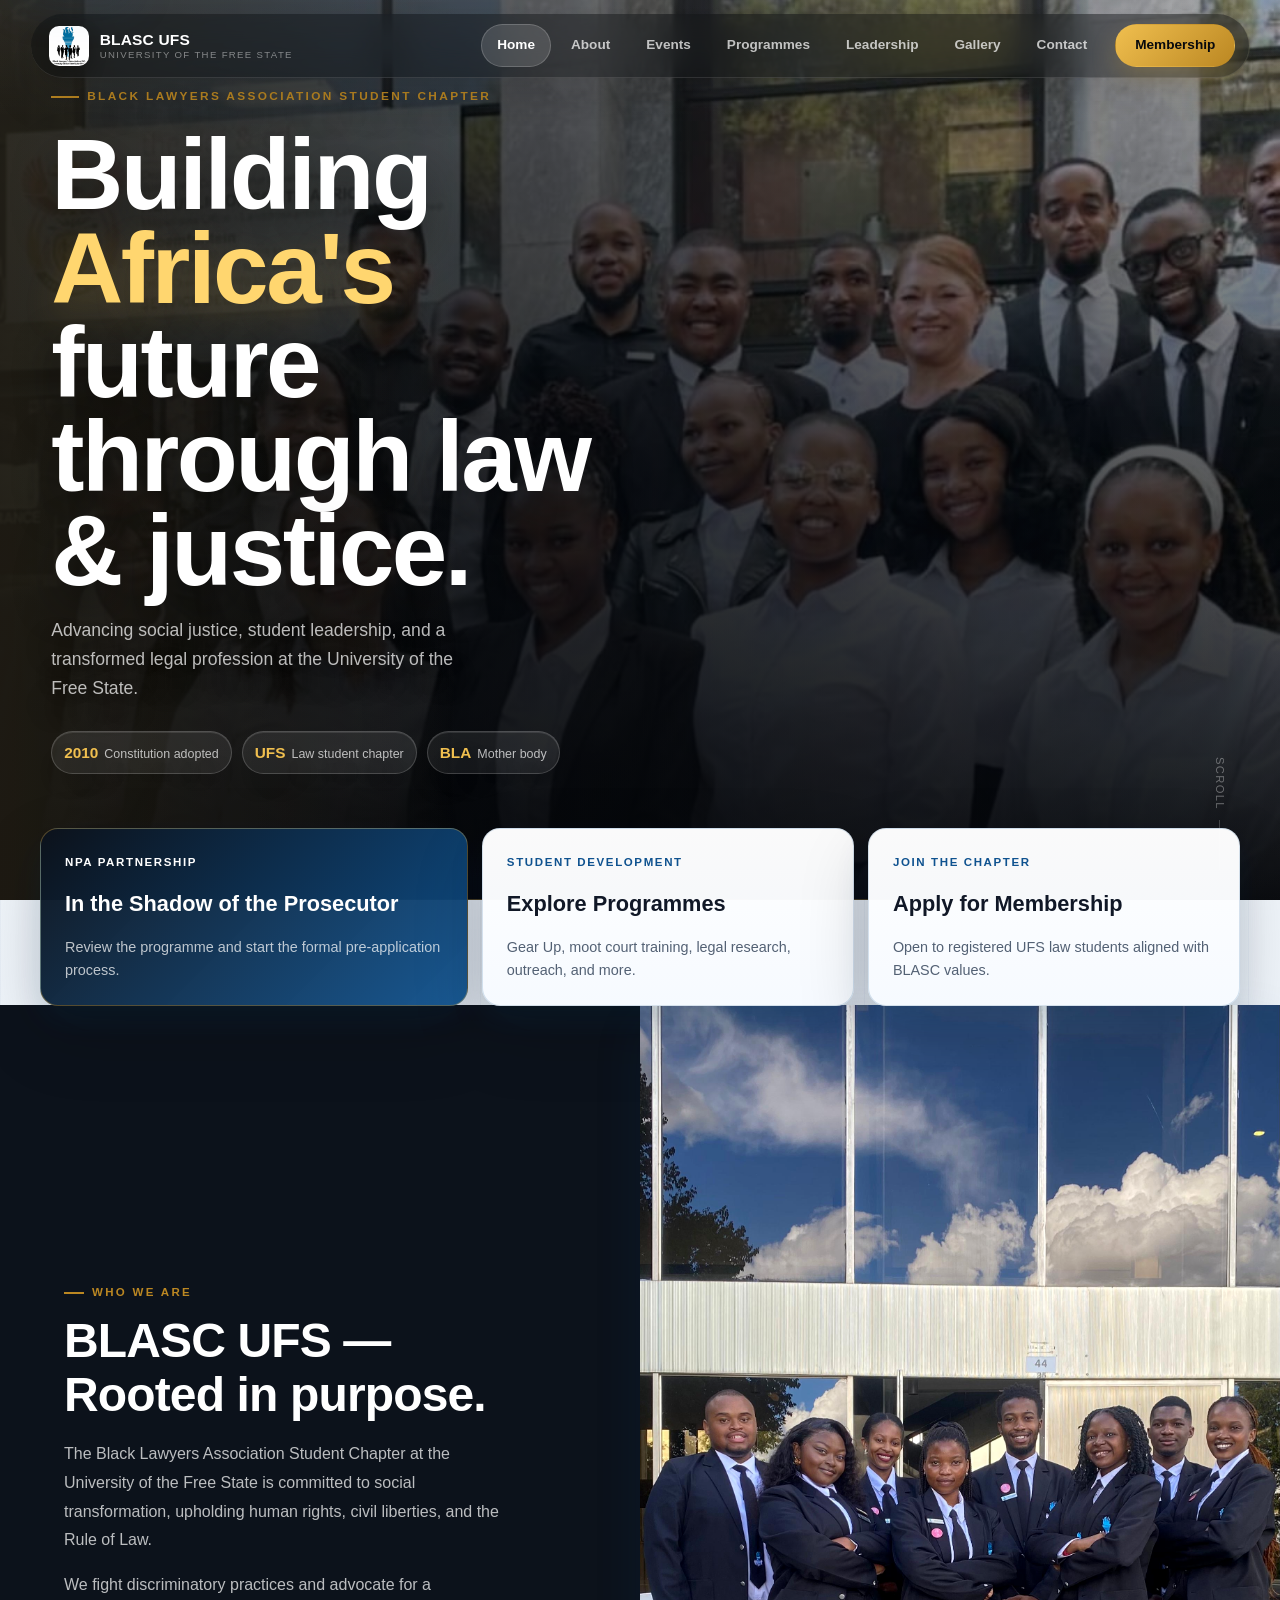
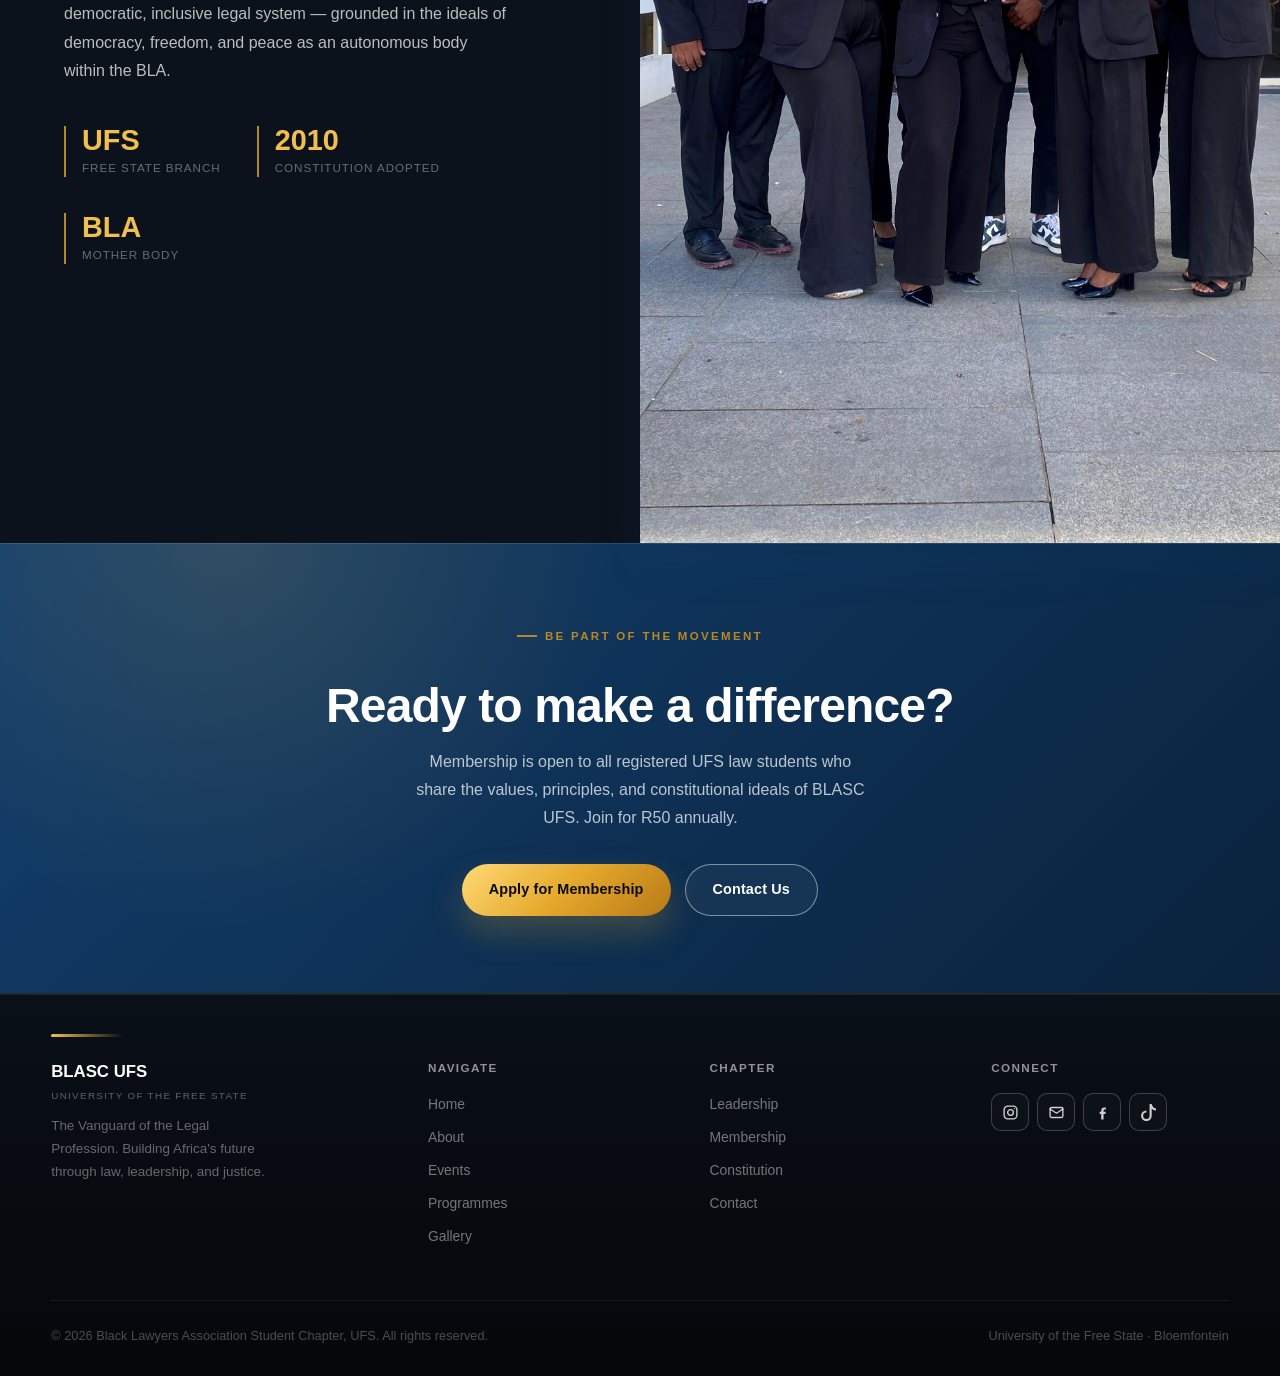
==== commit 929cc637: "Update programmes and NPA flows; remove Other Programmes section" ====
--- a/index.html
+++ b/index.html
@@ -154,11 +154,7 @@
   <div class="hero-content">
     <p class="hero-eyebrow">Black Lawyers Association Student Chapter</p>
     <h1>Building <em>Africa's</em> future<br/>through law &amp; justice.</h1>
-    <p class="hero-desc">Advancing social justice, student leadership, and a transformed legal profession at the University of the Free State. <a href="about.html">See more</a>.</p>
-    <div class="hero-btns">
-      <a href="membership.html" class="btn btn-gold">Apply for Membership</a>
-      <a href="about.html" class="btn btn-outline-white">Learn More</a>
-    </div>
+    <p class="hero-desc">Advancing social justice, student leadership, and a transformed legal profession at the University of the Free State.</p>
     <div class="hero-proof" aria-label="BLASC UFS chapter highlights">
       <span><strong>2010</strong> Constitution adopted</span>
       <span><strong>UFS</strong> Law student chapter</span>
@@ -203,21 +199,6 @@
   </div>
 </div>
 
-<section class="pillars section">
-  <div class="section-inner">
-    <p class="section-label fade-up">What We Stand For</p>
-    <h2 class="section-title fade-up">Our pillars of action</h2>
-    <div class="pillars-grid">
-      <div class="pillar fade-up"><h3>Social Justice</h3><p>Championing the rights of historically disadvantaged communities, women, and persons with disabilities through legal advocacy and awareness.</p></div>
-      <div class="pillar fade-up"><h3>Legal Education</h3><p>Moot court training, advocacy workshops, NPA placements, and academic programmes preparing members for professional legal practice.</p></div>
-      <div class="pillar fade-up"><h3>Mentorship</h3><p>Guided mentorship linking law students with experienced practitioners, alumni, and partner institutions locally and internationally.</p></div>
-      <div class="pillar fade-up"><h3>Advocacy</h3><p>We are the voice of UFS law students — engaging institutions, responding to legislation, and participating in constitutional discourse.</p></div>
-      <div class="pillar fade-up"><h3>Community Outreach</h3><p>Freedom Day marches, civic registration drives, and legal awareness campaigns connecting the chapter to the communities we serve.</p></div>
-      <div class="pillar fade-up"><h3>Good Governance</h3><p>Transparent, accountable leadership guided by our constitution ensures every member is represented and every voice matters.</p></div>
-    </div>
-  </div>
-</section>
-
 <section class="cta-band">
   <div class="section-inner">
     <p class="section-label gold text-center fade-up" style="justify-content:center">Be Part of the Movement</p>
@@ -244,7 +225,7 @@
         <a class="social-link" href="https://instagram.com/ufs_blasc" target="_blank" rel="noopener noreferrer" aria-label="Instagram" title="Instagram">
           <svg class="social-icon" viewBox="0 0 24 24" aria-hidden="true"><rect x="3" y="3" width="18" height="18" rx="5" ry="5"></rect><circle cx="12" cy="12" r="4"></circle><line x1="17.5" y1="6.5" x2="17.51" y2="6.5"></line></svg>
         </a>
-        <a class="social-link" href="mailto:Blascu@gmail.com" aria-label="Email" title="Email">
+        <a class="social-link" href="mailto:Ufsblascu@gmail.com" aria-label="Email" title="Email">
           <svg class="social-icon" viewBox="0 0 24 24" aria-hidden="true"><rect x="3" y="5" width="18" height="14" rx="2"></rect><path d="M3 7l9 6 9-6"></path></svg>
         </a>
         <a class="social-link" href="https://www.facebook.com/share/1Czmz11UWm/?mibextid=wwXIfr" target="_blank" rel="noopener noreferrer" aria-label="Facebook" title="Facebook">
--- a/assets/style.css
+++ b/assets/style.css
@@ -207,6 +207,10 @@
   transition: color 0.2s;
 }
 .mobile-menu a:hover { color: var(--gold-light); }
+.mobile-menu a.active,
+.mobile-menu a[aria-current="page"] {
+  color: var(--gold-light);
+}
 .mobile-menu .m-cta {
   margin-top: 24px;
   background: linear-gradient(135deg, var(--gold-light), var(--gold));
@@ -773,9 +777,13 @@
 .lightbox-close {
   position: absolute;
   top: 18px; right: 22px;
+  background: none;
+  border: 0;
   color: rgba(255,255,255,0.6);
   font-size: 2rem;
   line-height: 1;
+  cursor: pointer;
+  padding: 4px;
   transition: color 0.2s;
 }
 .lightbox-close:hover { color: #fff; }
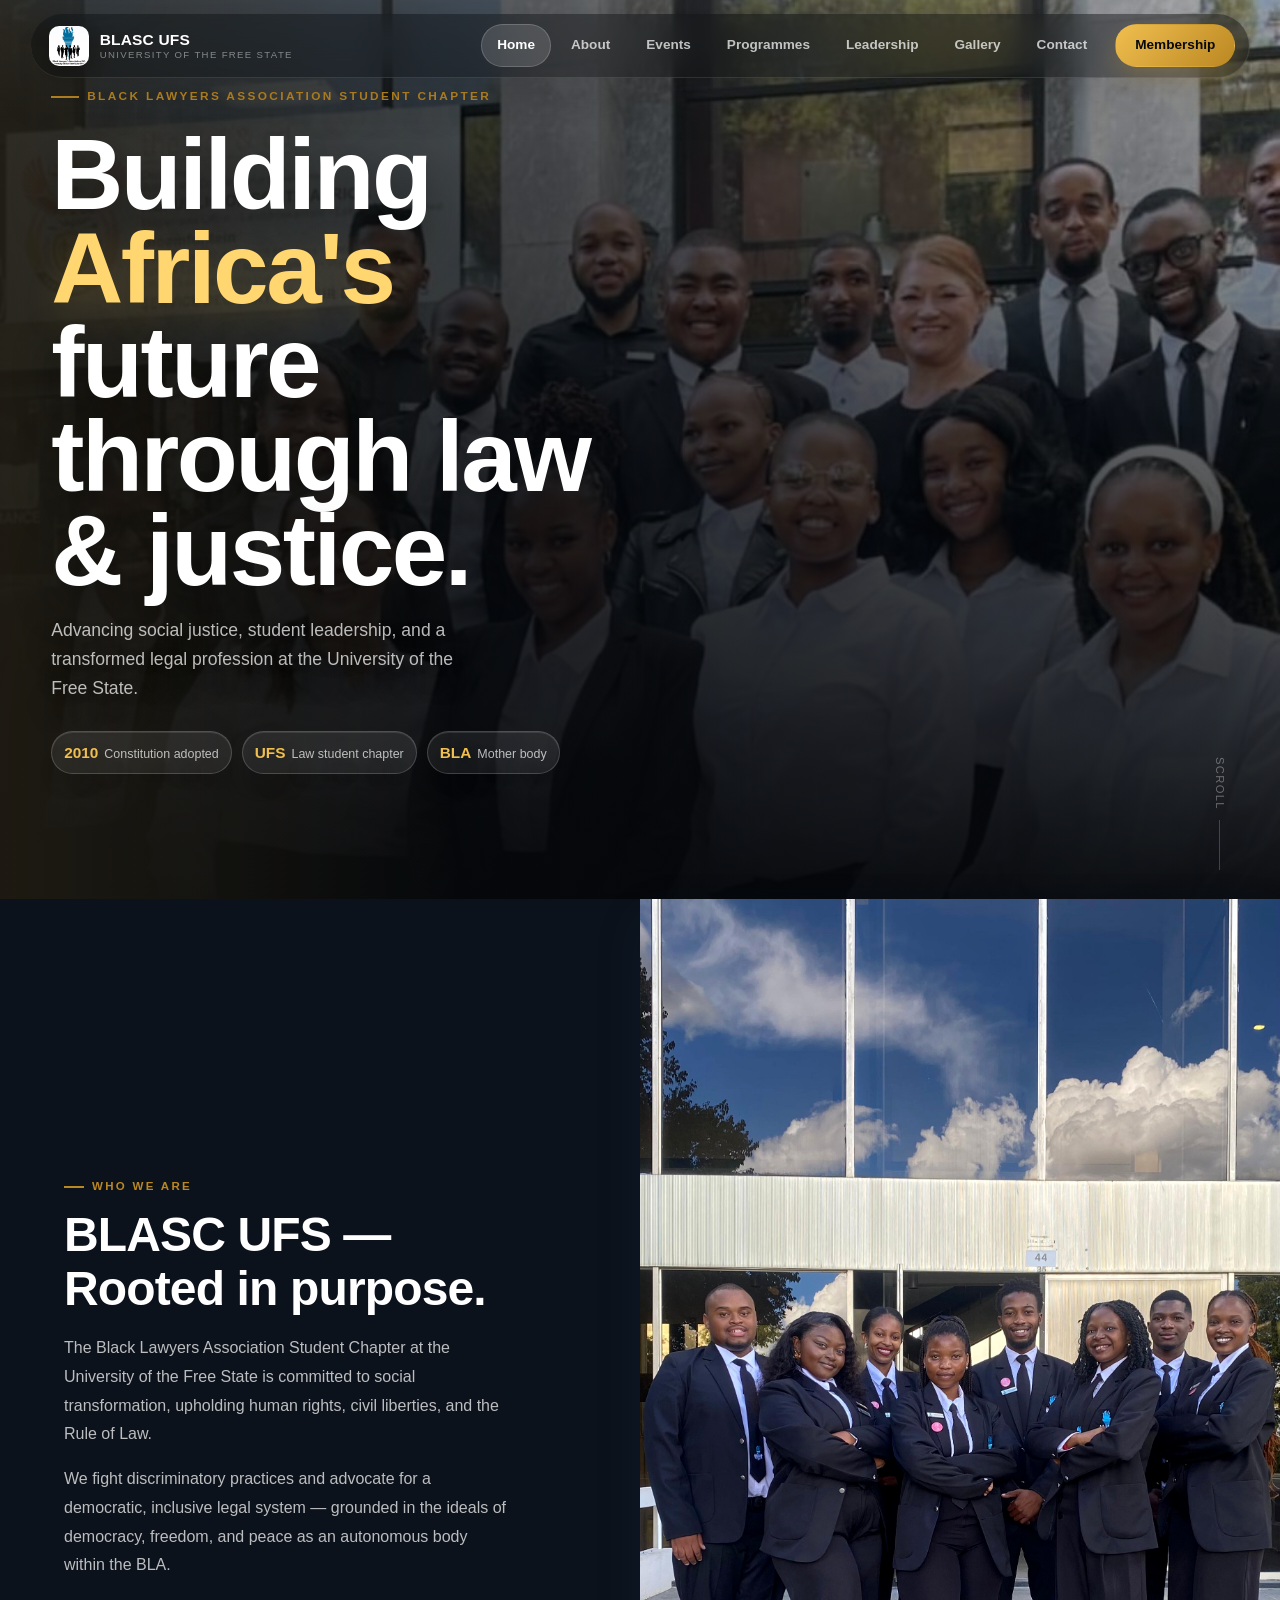
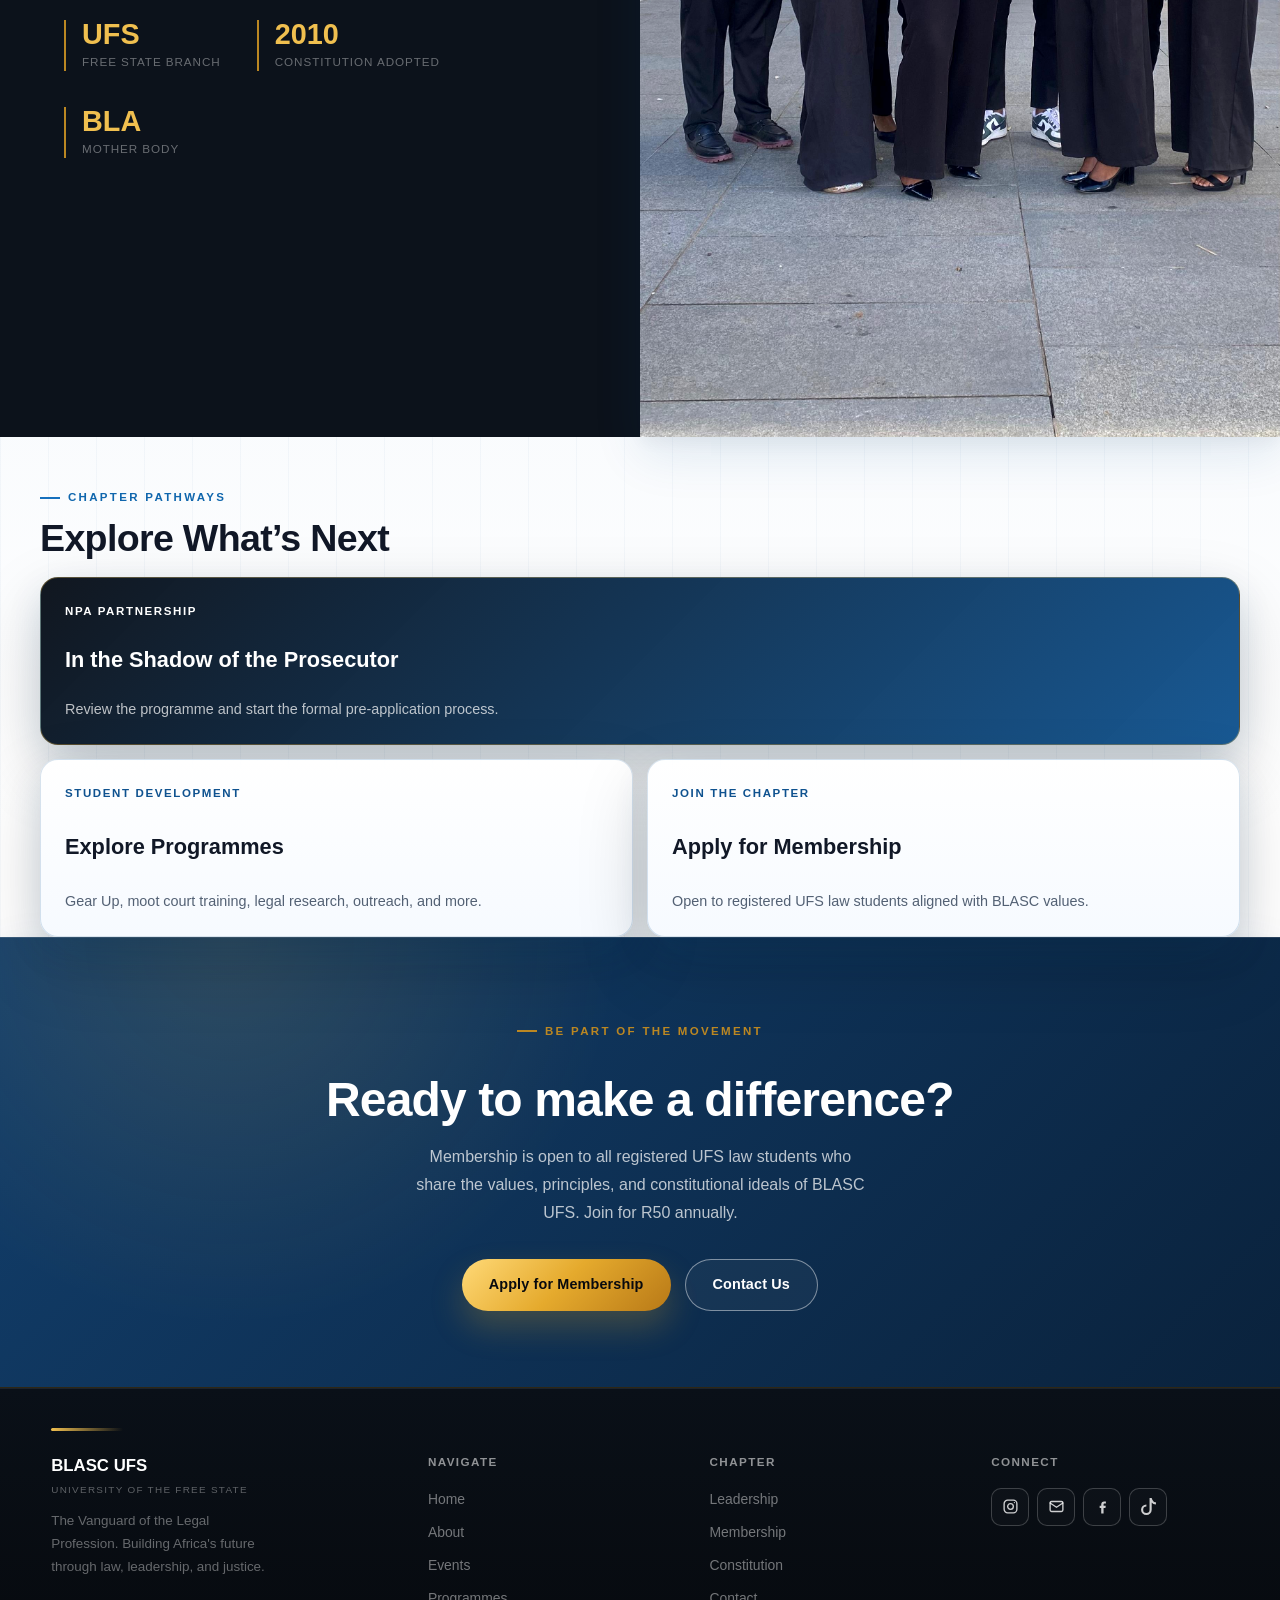
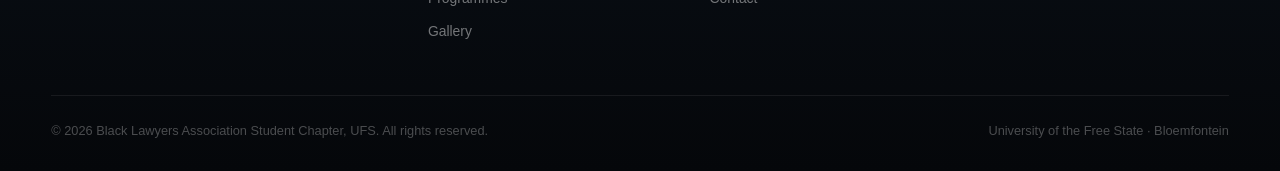
==== commit 81f6a81a: "Refine home pathway card placement and styling" ====
--- a/index.html
+++ b/index.html
@@ -164,24 +164,6 @@
   <div class="hero-scroll">Scroll</div>
 </section>
 
-<section class="home-actions" aria-label="Primary BLASC UFS actions">
-  <a class="home-action home-action-featured" href="npa-shadowing.html">
-    <span>NPA Partnership</span>
-    <strong>In the Shadow of the Prosecutor</strong>
-    <em>Review the programme and start the formal pre-application process.</em>
-  </a>
-  <a class="home-action" href="programmes.html">
-    <span>Student Development</span>
-    <strong>Explore Programmes</strong>
-    <em>Gear Up, moot court training, legal research, outreach, and more.</em>
-  </a>
-  <a class="home-action" href="membership.html">
-    <span>Join the Chapter</span>
-    <strong>Apply for Membership</strong>
-    <em>Open to registered UFS law students aligned with BLASC values.</em>
-  </a>
-</section>
-
 <div class="about-split">
   <div class="about-text">
     <p class="section-label gold fade-up">Who We Are</p>
@@ -199,6 +181,30 @@
   </div>
 </div>
 
+<section class="home-actions-wrap">
+  <div class="home-actions-head">
+    <p class="section-label">Chapter Pathways</p>
+    <h2 class="section-title">Explore What’s Next</h2>
+  </div>
+  <section class="home-actions" aria-label="Primary BLASC UFS actions">
+    <a class="home-action home-action-featured" href="npa-shadowing.html">
+      <span>NPA Partnership</span>
+      <strong>In the Shadow of the Prosecutor</strong>
+      <em>Review the programme and start the formal pre-application process.</em>
+    </a>
+    <a class="home-action" href="programmes.html">
+      <span>Student Development</span>
+      <strong>Explore Programmes</strong>
+      <em>Gear Up, moot court training, legal research, outreach, and more.</em>
+    </a>
+    <a class="home-action" href="membership.html">
+      <span>Join the Chapter</span>
+      <strong>Apply for Membership</strong>
+      <em>Open to registered UFS law students aligned with BLASC values.</em>
+    </a>
+  </section>
+</section>
+
 <section class="cta-band">
   <div class="section-inner">
     <p class="section-label gold text-center fade-up" style="justify-content:center">Be Part of the Movement</p>
--- a/assets/style.css
+++ b/assets/style.css
@@ -1430,13 +1430,27 @@
   font-size: 0.96rem;
 }
 
+.home-actions-wrap {
+  width: min(1200px, calc(100% - 32px));
+  margin: 44px auto 0;
+}
+
+.home-actions-head {
+  margin-bottom: 18px;
+}
+
+.home-actions-head .section-label {
+  margin-bottom: 10px;
+}
+
+.home-actions-head .section-title {
+  margin-bottom: 0;
+  font-size: clamp(1.55rem, 3.4vw, 2.35rem);
+}
+
 .home-actions {
-  position: relative;
-  z-index: 5;
-  width: min(1200px, calc(100% - 32px));
-  margin: -72px auto 0;
   display: grid;
-  grid-template-columns: 1.15fr 1fr 1fr;
+  grid-template-columns: repeat(12, minmax(0, 1fr));
   gap: 14px;
 }
 
@@ -1453,6 +1467,7 @@
     linear-gradient(180deg, rgba(255,255,255,0.98), rgba(246,250,255,0.98));
   box-shadow: var(--shadow-lg);
   transition: transform 0.25s var(--ease), box-shadow 0.25s var(--ease), border-color 0.25s var(--ease);
+  grid-column: span 6;
 }
 
 .home-action:hover {
@@ -1487,6 +1502,8 @@
   background:
     linear-gradient(135deg, rgba(12,18,27,0.98), rgba(15,82,143,0.96));
   border-color: rgba(240,191,79,0.32);
+  grid-column: span 12;
+  min-height: 168px;
 }
 
 .home-action-featured span,
@@ -1718,14 +1735,17 @@
 }
 
 @media (max-width: 900px) {
+  .home-actions-wrap {
+    margin-top: 30px;
+  }
+
   .home-actions {
     grid-template-columns: 1fr;
-    margin: 0 auto;
-    padding: 20px 0 0;
   }
 
   .home-action {
     min-height: auto;
+    grid-column: auto;
   }
 
   .prog-tabs,
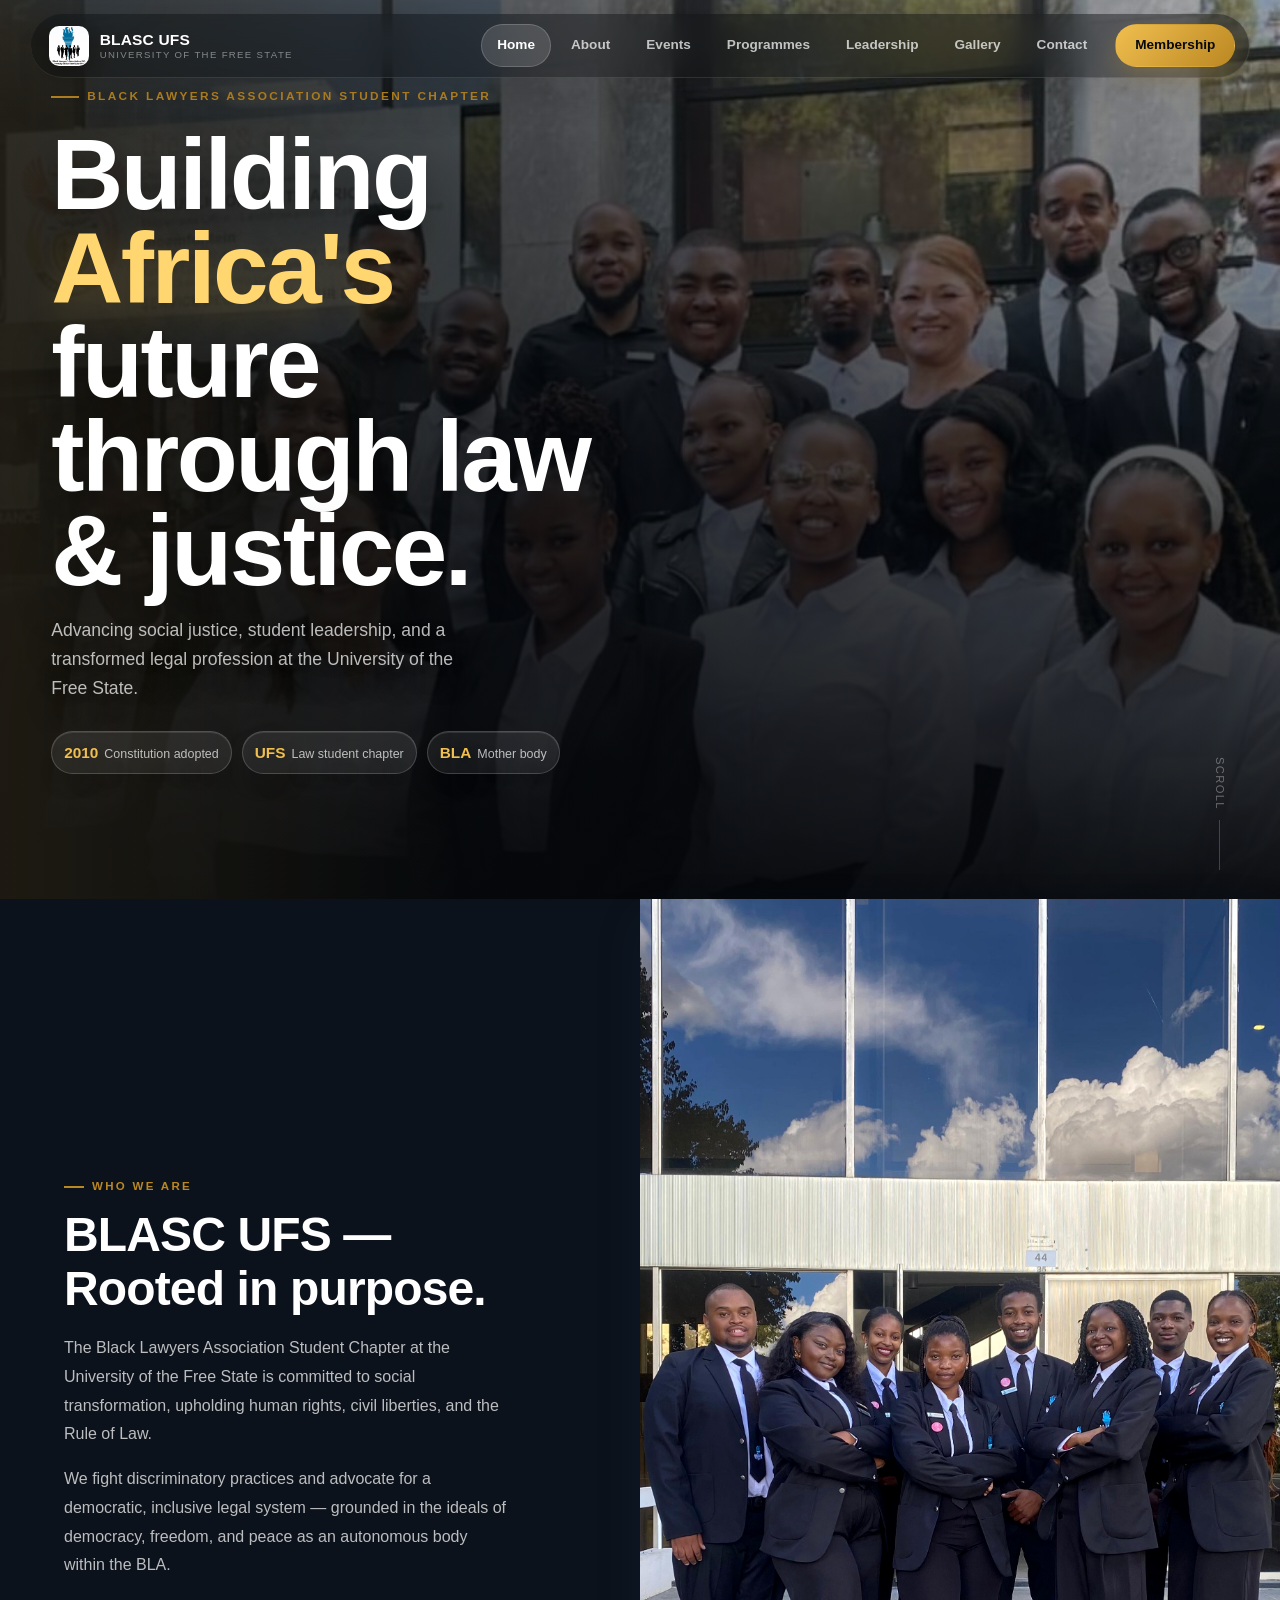
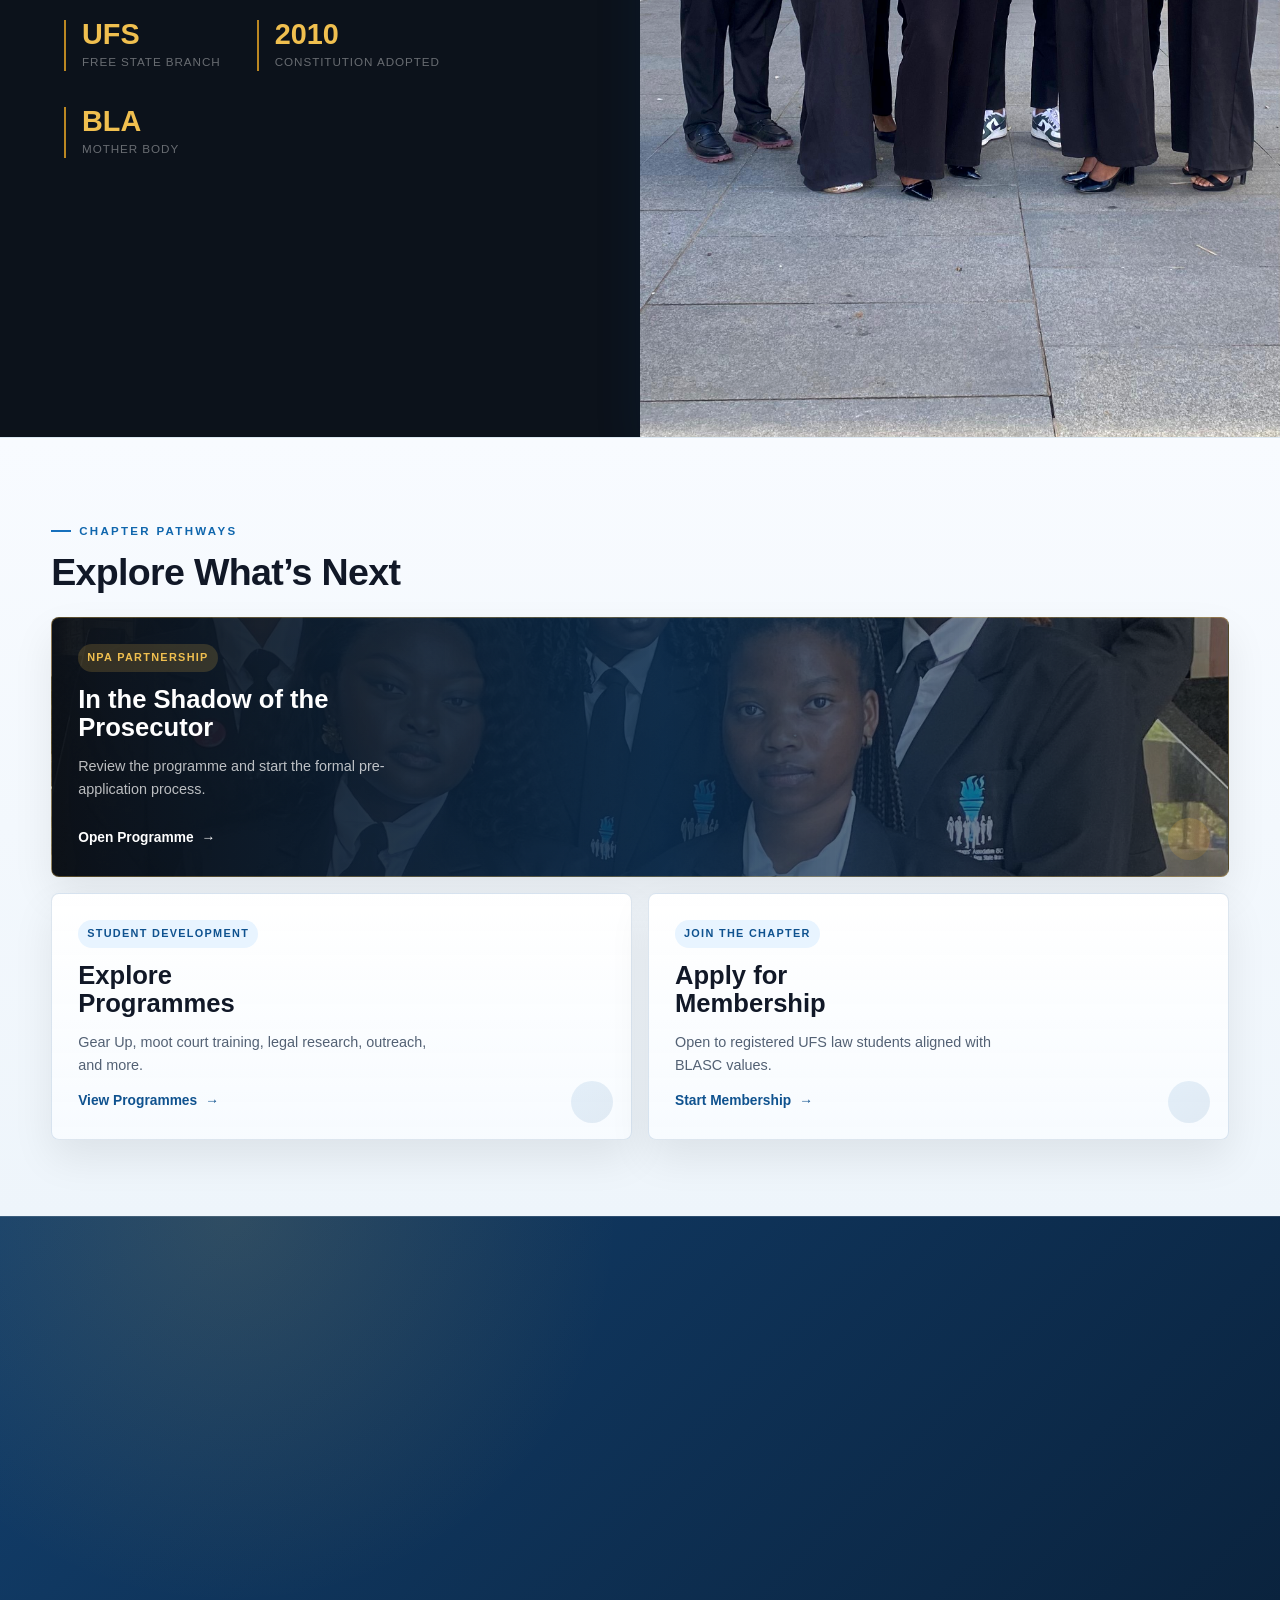
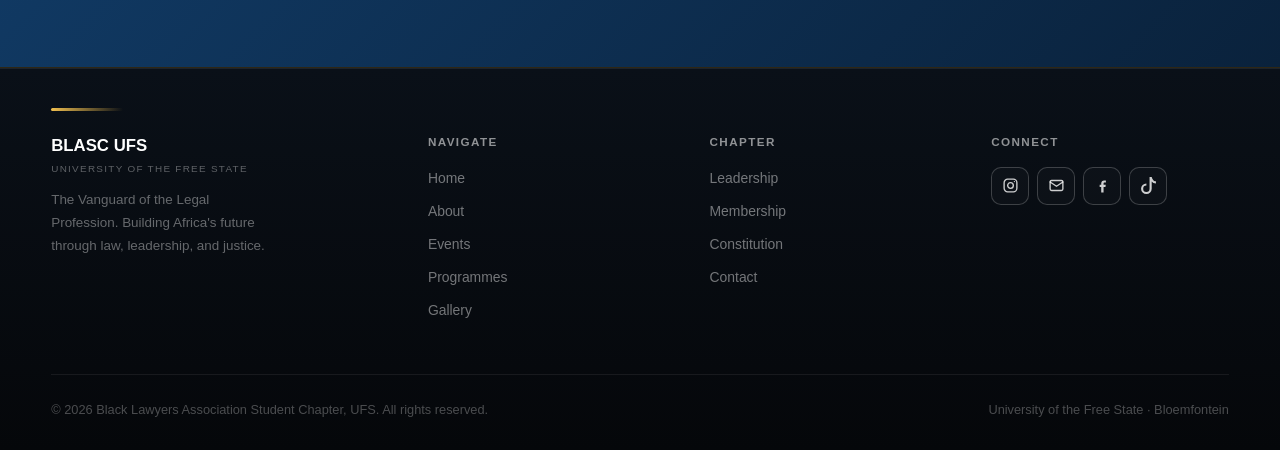
==== commit 8c82c2ce: "Polish home cards and programme/leadership layouts" ====
--- a/index.html
+++ b/index.html
@@ -11,7 +11,7 @@
   <link rel="icon" type="image/png" sizes="32x32" href="assets/favicon/favicon-32x32.png">
   <link rel="icon" type="image/png" sizes="16x16" href="assets/favicon/favicon-16x16.png">
   <link rel="apple-touch-icon" href="assets/favicon/apple-touch-icon.png">
-<link rel="stylesheet" href="assets/style.css?v=20260506-senior-pass"/>
+<link rel="stylesheet" href="assets/style.css?v=20260507-cache-refresh"/>
   <script type="application/ld+json">
   {
     "@context": "https://schema.org",
@@ -191,16 +191,19 @@
       <span>NPA Partnership</span>
       <strong>In the Shadow of the Prosecutor</strong>
       <em>Review the programme and start the formal pre-application process.</em>
+      <b>Open Programme</b>
     </a>
     <a class="home-action" href="programmes.html">
       <span>Student Development</span>
       <strong>Explore Programmes</strong>
       <em>Gear Up, moot court training, legal research, outreach, and more.</em>
+      <b>View Programmes</b>
     </a>
     <a class="home-action" href="membership.html">
       <span>Join the Chapter</span>
       <strong>Apply for Membership</strong>
       <em>Open to registered UFS law students aligned with BLASC values.</em>
+      <b>Start Membership</b>
     </a>
   </section>
 </section>
@@ -251,6 +254,6 @@
     <span>University of the Free State · Bloemfontein</span>
   </div>
 </footer>
-<script src="assets/main.js?v=20260506-senior-pass"></script>
+<script src="assets/main.js?v=20260507-cache-refresh"></script>
 </body>
 </html>
--- a/assets/style.css
+++ b/assets/style.css
@@ -1431,12 +1431,16 @@
 }
 
 .home-actions-wrap {
-  width: min(1200px, calc(100% - 32px));
-  margin: 44px auto 0;
+  position: relative;
+  padding: clamp(52px, 6vw, 78px) clamp(16px, 4vw, 56px);
+  background:
+    linear-gradient(180deg, #f8fbff 0%, #eef5fb 100%);
+  border-top: 1px solid rgba(15,82,143,0.08);
 }
 
 .home-actions-head {
-  margin-bottom: 18px;
+  width: min(1200px, 100%);
+  margin: 0 auto 24px;
 }
 
 .home-actions-head .section-label {
@@ -1449,46 +1453,74 @@
 }
 
 .home-actions {
+  width: min(1200px, 100%);
+  margin: 0 auto;
   display: grid;
   grid-template-columns: repeat(12, minmax(0, 1fr));
-  gap: 14px;
+  gap: 16px;
 }
 
 .home-action {
-  min-height: 178px;
+  position: relative;
+  min-height: 210px;
   display: flex;
   flex-direction: column;
-  justify-content: space-between;
-  gap: 16px;
-  padding: 24px;
-  border-radius: 18px;
-  border: 1px solid rgba(15,82,143,0.16);
-  background:
-    linear-gradient(180deg, rgba(255,255,255,0.98), rgba(246,250,255,0.98));
-  box-shadow: var(--shadow-lg);
+  justify-content: flex-start;
+  gap: 14px;
+  padding: 26px;
+  border-radius: 8px;
+  border: 1px solid rgba(15,82,143,0.14);
+  background:
+    linear-gradient(180deg, rgba(255,255,255,1), rgba(247,251,255,0.96));
+  box-shadow: 0 18px 42px rgba(10,12,15,0.08);
   transition: transform 0.25s var(--ease), box-shadow 0.25s var(--ease), border-color 0.25s var(--ease);
   grid-column: span 6;
+  overflow: hidden;
+  isolation: isolate;
 }
 
 .home-action:hover {
-  transform: translateY(-5px);
+  transform: translateY(-4px);
   border-color: rgba(15,82,143,0.32);
-  box-shadow: 0 34px 76px rgba(7,9,13,0.18), 0 18px 38px rgba(15,82,143,0.14);
+  box-shadow: 0 30px 68px rgba(7,9,13,0.14), 0 14px 30px rgba(15,82,143,0.12);
+}
+
+.home-action::after {
+  content: '';
+  position: absolute;
+  inset: auto 18px 16px auto;
+  width: 42px;
+  height: 42px;
+  border-radius: 50%;
+  background:
+    linear-gradient(135deg, var(--blue-mid), var(--blue));
+  opacity: 0.1;
+  transition: transform 0.25s var(--ease), opacity 0.25s var(--ease);
+}
+
+.home-action:hover::after {
+  transform: scale(1.08);
+  opacity: 0.18;
 }
 
 .home-action span {
+  width: fit-content;
+  padding: 5px 9px;
+  border-radius: 999px;
+  background: var(--blue-pale);
   color: var(--blue);
-  font-size: 0.72rem;
+  font-size: 0.68rem;
   font-weight: 800;
-  letter-spacing: 0.14em;
+  letter-spacing: 0.12em;
   text-transform: uppercase;
 }
 
 .home-action strong {
   display: block;
   color: var(--ink);
-  font-size: clamp(1.05rem, 1.7vw, 1.45rem);
-  line-height: 1.1;
+  max-width: 18ch;
+  font-size: clamp(1.2rem, 2vw, 1.65rem);
+  line-height: 1.08;
 }
 
 .home-action em {
@@ -1496,22 +1528,56 @@
   font-size: 0.9rem;
   font-style: normal;
   line-height: 1.55;
+  max-width: 44ch;
+}
+
+.home-action b {
+  display: inline-flex;
+  align-items: center;
+  gap: 8px;
+  width: fit-content;
+  margin-top: auto;
+  color: var(--blue);
+  font-size: 0.86rem;
+  font-weight: 800;
+}
+
+.home-action b::after {
+  content: '→';
+  transition: transform 0.2s var(--ease);
+}
+
+.home-action:hover b::after {
+  transform: translateX(4px);
 }
 
 .home-action-featured {
   background:
-    linear-gradient(135deg, rgba(12,18,27,0.98), rgba(15,82,143,0.96));
+    linear-gradient(90deg, rgba(8,13,20,0.94) 0%, rgba(11,45,78,0.86) 52%, rgba(12,18,27,0.36) 100%),
+    url('images/bec-stairs-serious.jpeg') center 30%/cover;
   border-color: rgba(240,191,79,0.32);
   grid-column: span 12;
-  min-height: 168px;
+  min-height: 260px;
+}
+
+.home-action-featured::after {
+  background: linear-gradient(135deg, var(--gold-light), var(--gold));
+  opacity: 0.2;
 }
 
 .home-action-featured span,
-.home-action-featured strong {
+.home-action-featured strong,
+.home-action-featured b {
   color: #fff;
 }
 
+.home-action-featured span {
+  background: rgba(232,184,75,0.18);
+  color: var(--gold-light);
+}
+
 .home-action-featured em {
+  max-width: 46ch;
   color: rgba(255,255,255,0.72);
 }
 
@@ -1736,7 +1802,7 @@
 
 @media (max-width: 900px) {
   .home-actions-wrap {
-    margin-top: 30px;
+    padding: 42px 20px;
   }
 
   .home-actions {
@@ -1746,6 +1812,10 @@
   .home-action {
     min-height: auto;
     grid-column: auto;
+  }
+
+  .home-action-featured {
+    min-height: 230px;
   }
 
   .prog-tabs,
@@ -1799,13 +1869,16 @@
     font-size: 0.72rem;
   }
 
-  .home-actions {
-    width: calc(100% - 24px);
-  }
-
   .home-action {
     padding: 20px;
-    border-radius: 16px;
+    border-radius: 8px;
+  }
+
+  .home-action-featured {
+    min-height: 250px;
+    background:
+      linear-gradient(180deg, rgba(8,13,20,0.9) 0%, rgba(11,45,78,0.86) 100%),
+      url('images/bec-stairs-serious.jpeg') center 24%/cover;
   }
 }
 
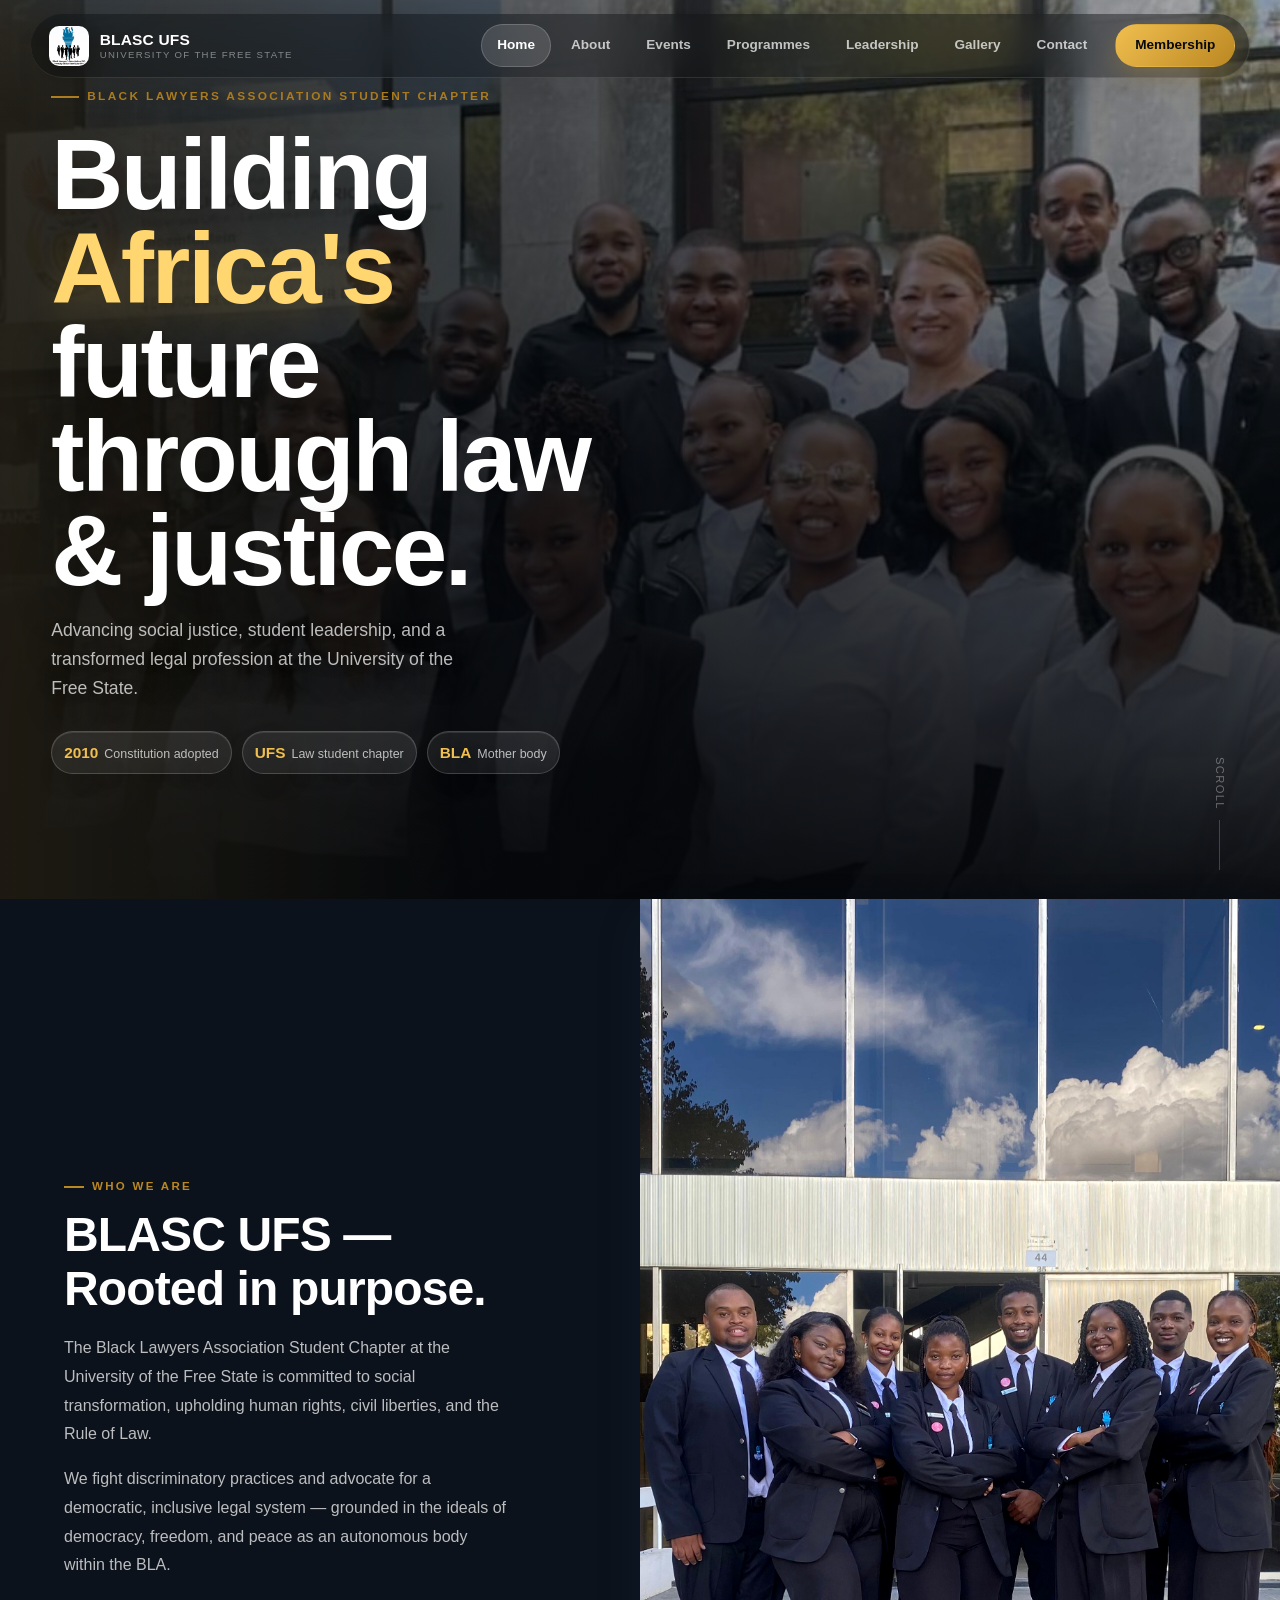
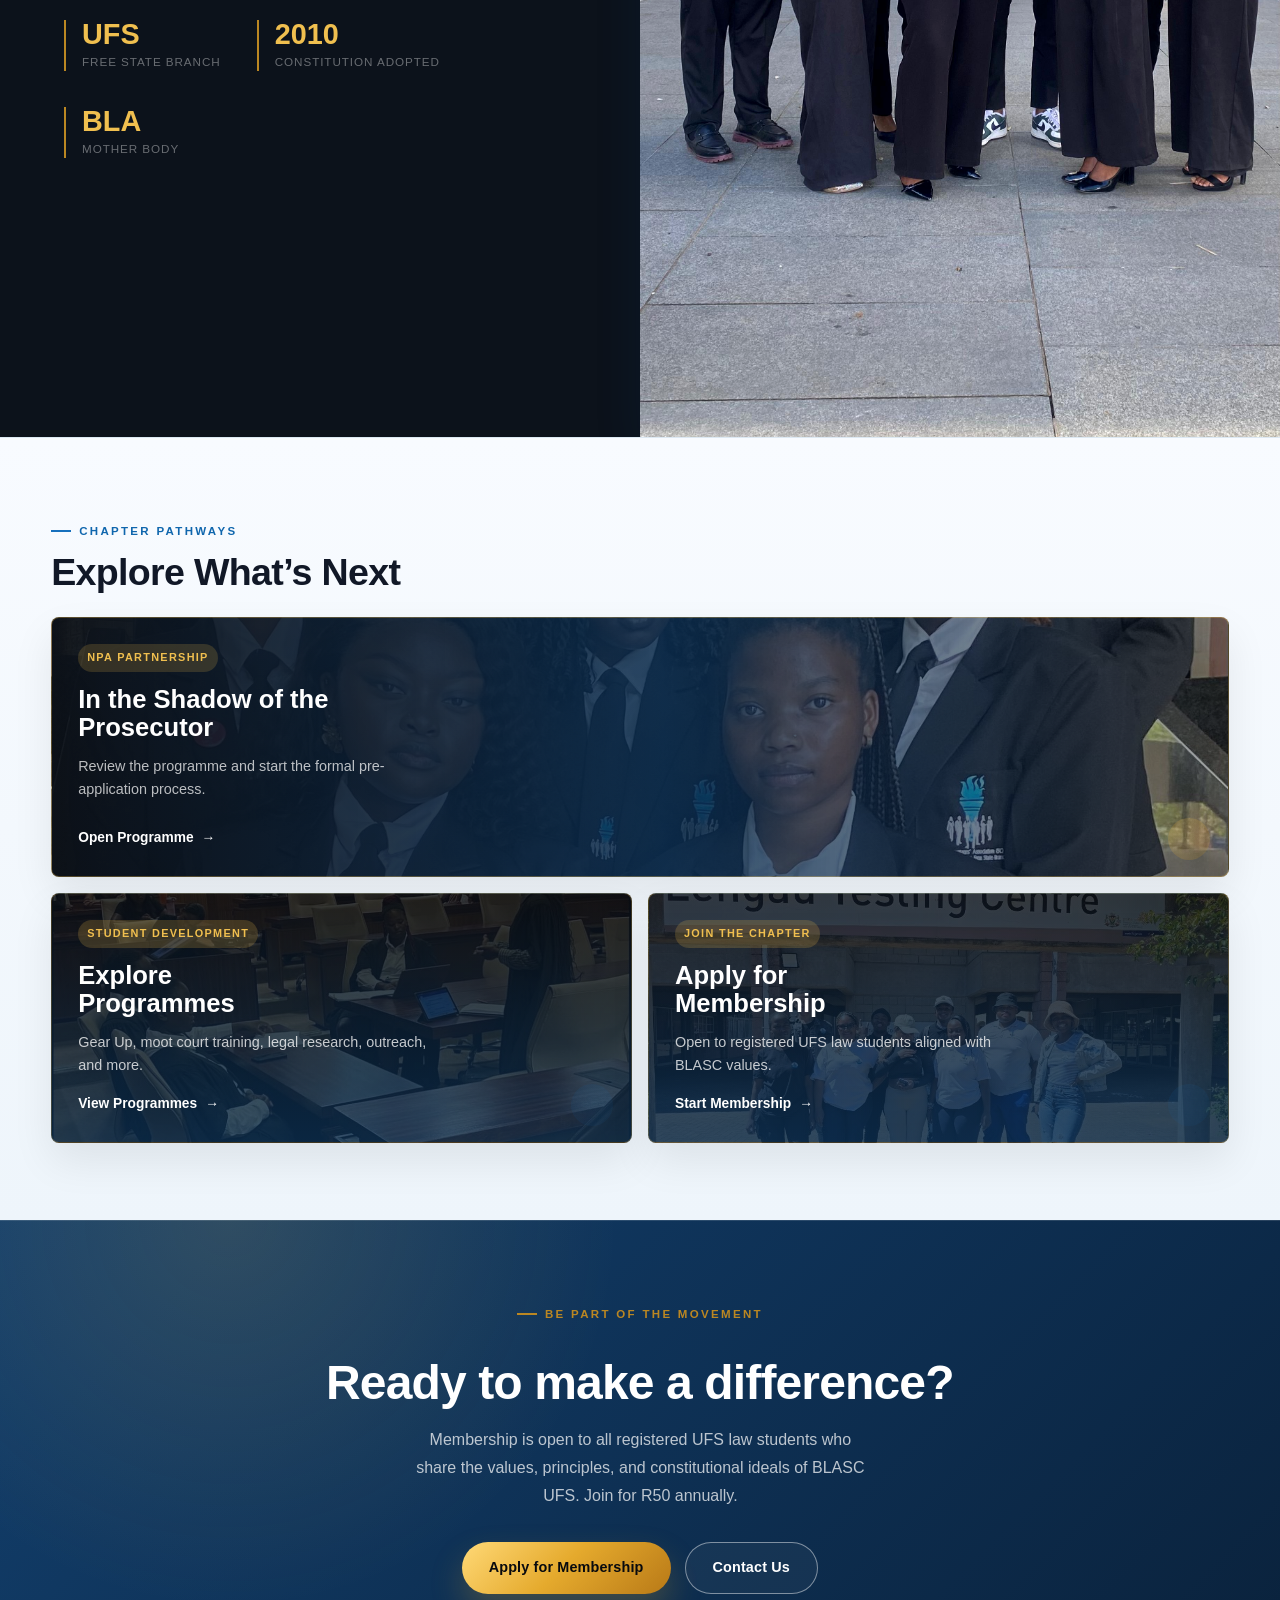
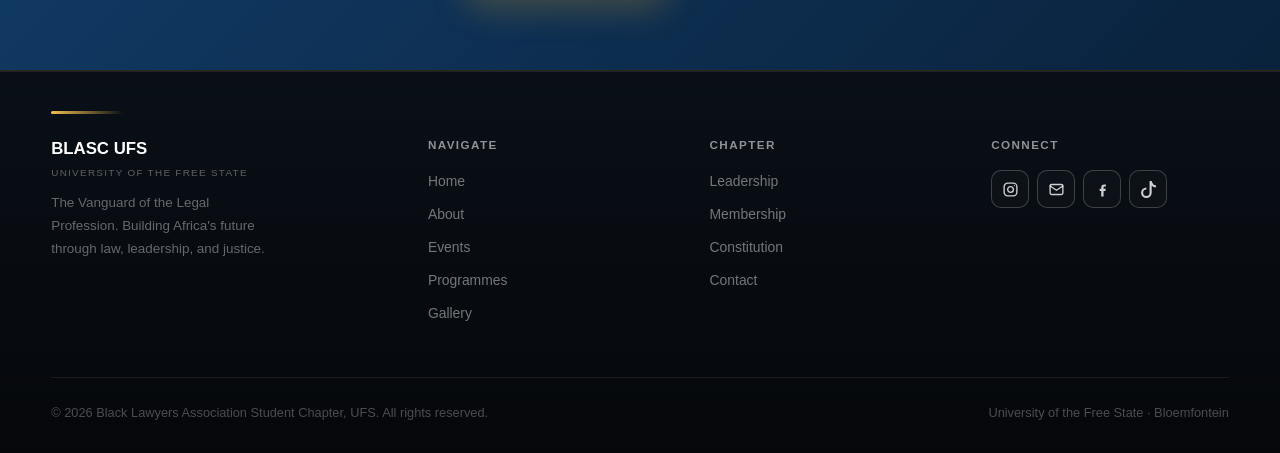
==== commit b0773fa8: "Add images to home pathway cards" ====
--- a/index.html
+++ b/index.html
@@ -193,13 +193,13 @@
       <em>Review the programme and start the formal pre-application process.</em>
       <b>Open Programme</b>
     </a>
-    <a class="home-action" href="programmes.html">
+    <a class="home-action home-action-programmes" href="programmes.html">
       <span>Student Development</span>
       <strong>Explore Programmes</strong>
       <em>Gear Up, moot court training, legal research, outreach, and more.</em>
       <b>View Programmes</b>
     </a>
-    <a class="home-action" href="membership.html">
+    <a class="home-action home-action-membership" href="membership.html">
       <span>Join the Chapter</span>
       <strong>Apply for Membership</strong>
       <em>Open to registered UFS law students aligned with BLASC values.</em>
--- a/assets/style.css
+++ b/assets/style.css
@@ -1581,6 +1581,42 @@
   color: rgba(255,255,255,0.72);
 }
 
+.home-action-programmes,
+.home-action-membership {
+  min-height: 250px;
+  border-color: rgba(240,191,79,0.24);
+}
+
+.home-action-programmes {
+  background:
+    linear-gradient(180deg, rgba(8,13,20,0.82) 0%, rgba(11,45,78,0.82) 100%),
+    url('images/home-programmes-card.jpg') center 48%/cover;
+}
+
+.home-action-membership {
+  background:
+    linear-gradient(180deg, rgba(8,13,20,0.76) 0%, rgba(11,45,78,0.84) 100%),
+    url('images/home-membership-card.jpg') center 48%/cover;
+}
+
+.home-action-programmes span,
+.home-action-membership span {
+  background: rgba(232,184,75,0.2);
+  color: var(--gold-light);
+}
+
+.home-action-programmes strong,
+.home-action-programmes b,
+.home-action-membership strong,
+.home-action-membership b {
+  color: #fff;
+}
+
+.home-action-programmes em,
+.home-action-membership em {
+  color: rgba(255,255,255,0.76);
+}
+
 .about-split {
   position: relative;
   margin-top: -1px;
